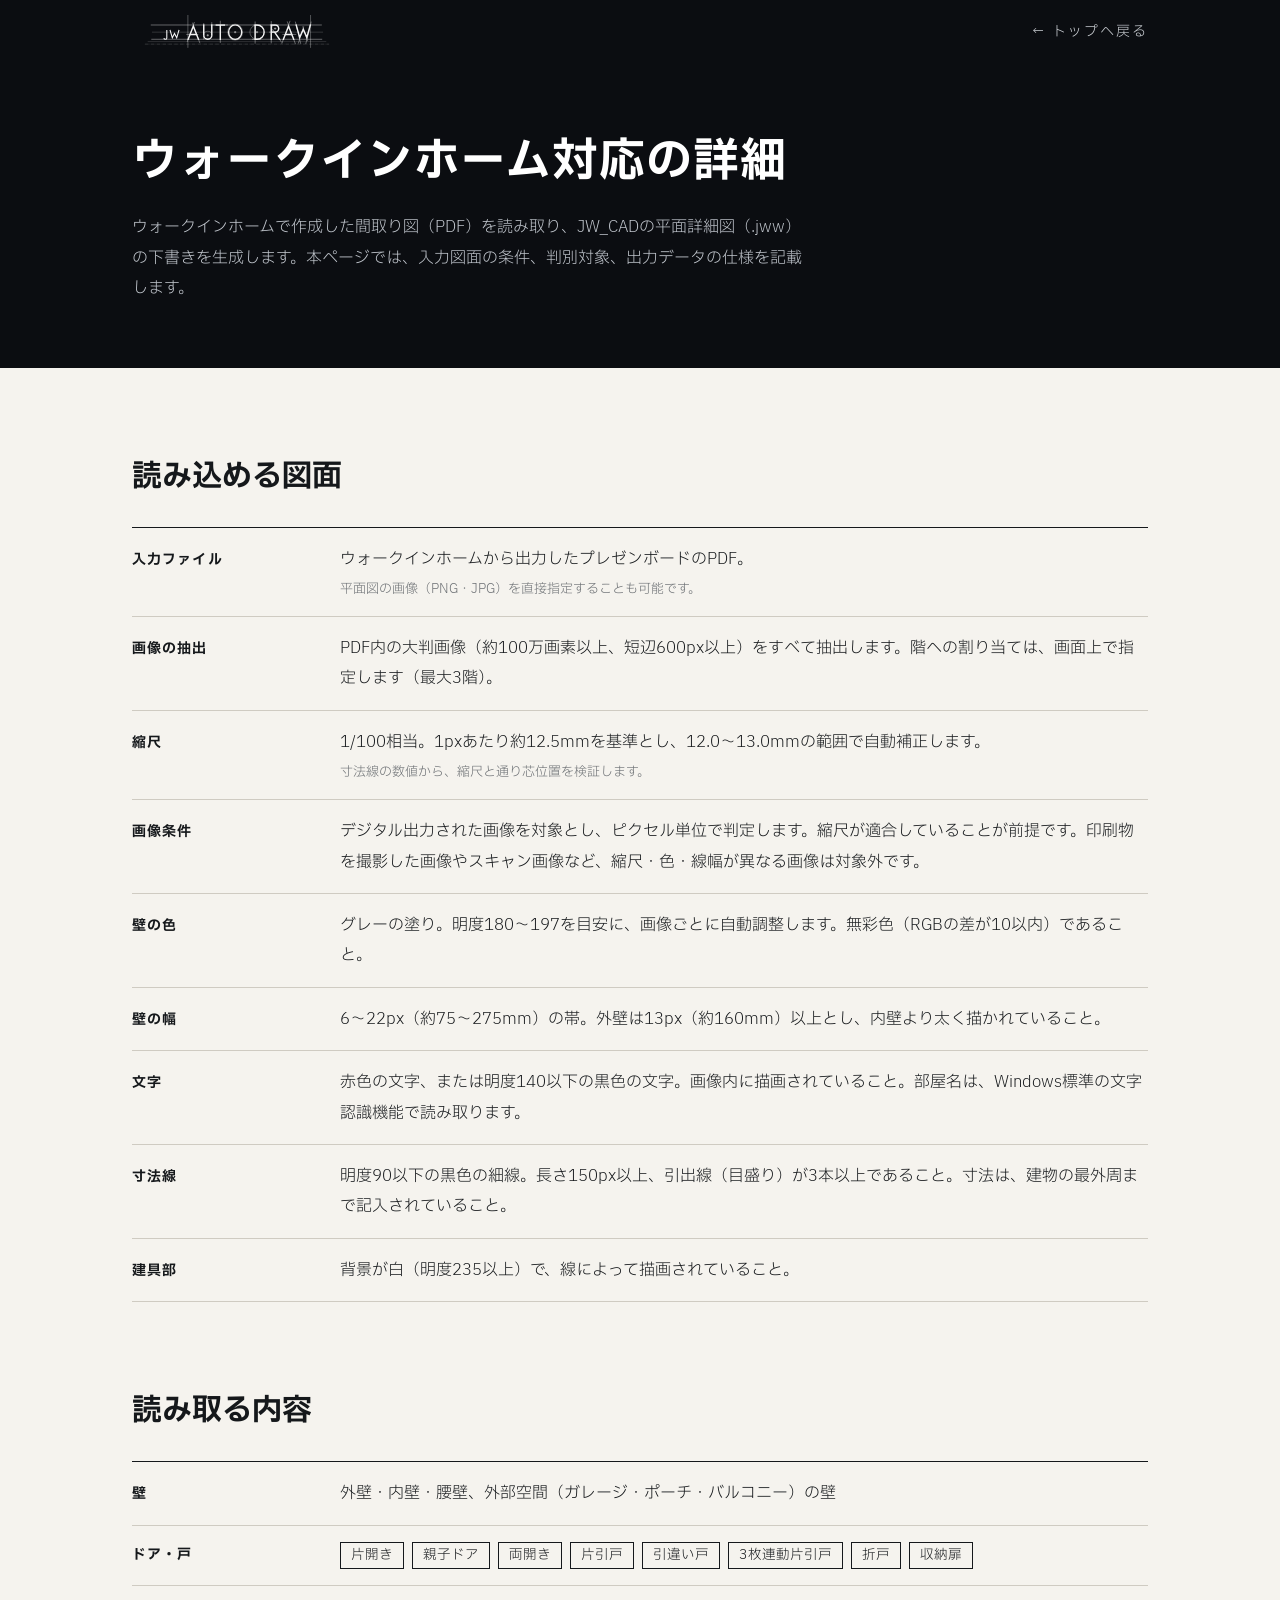
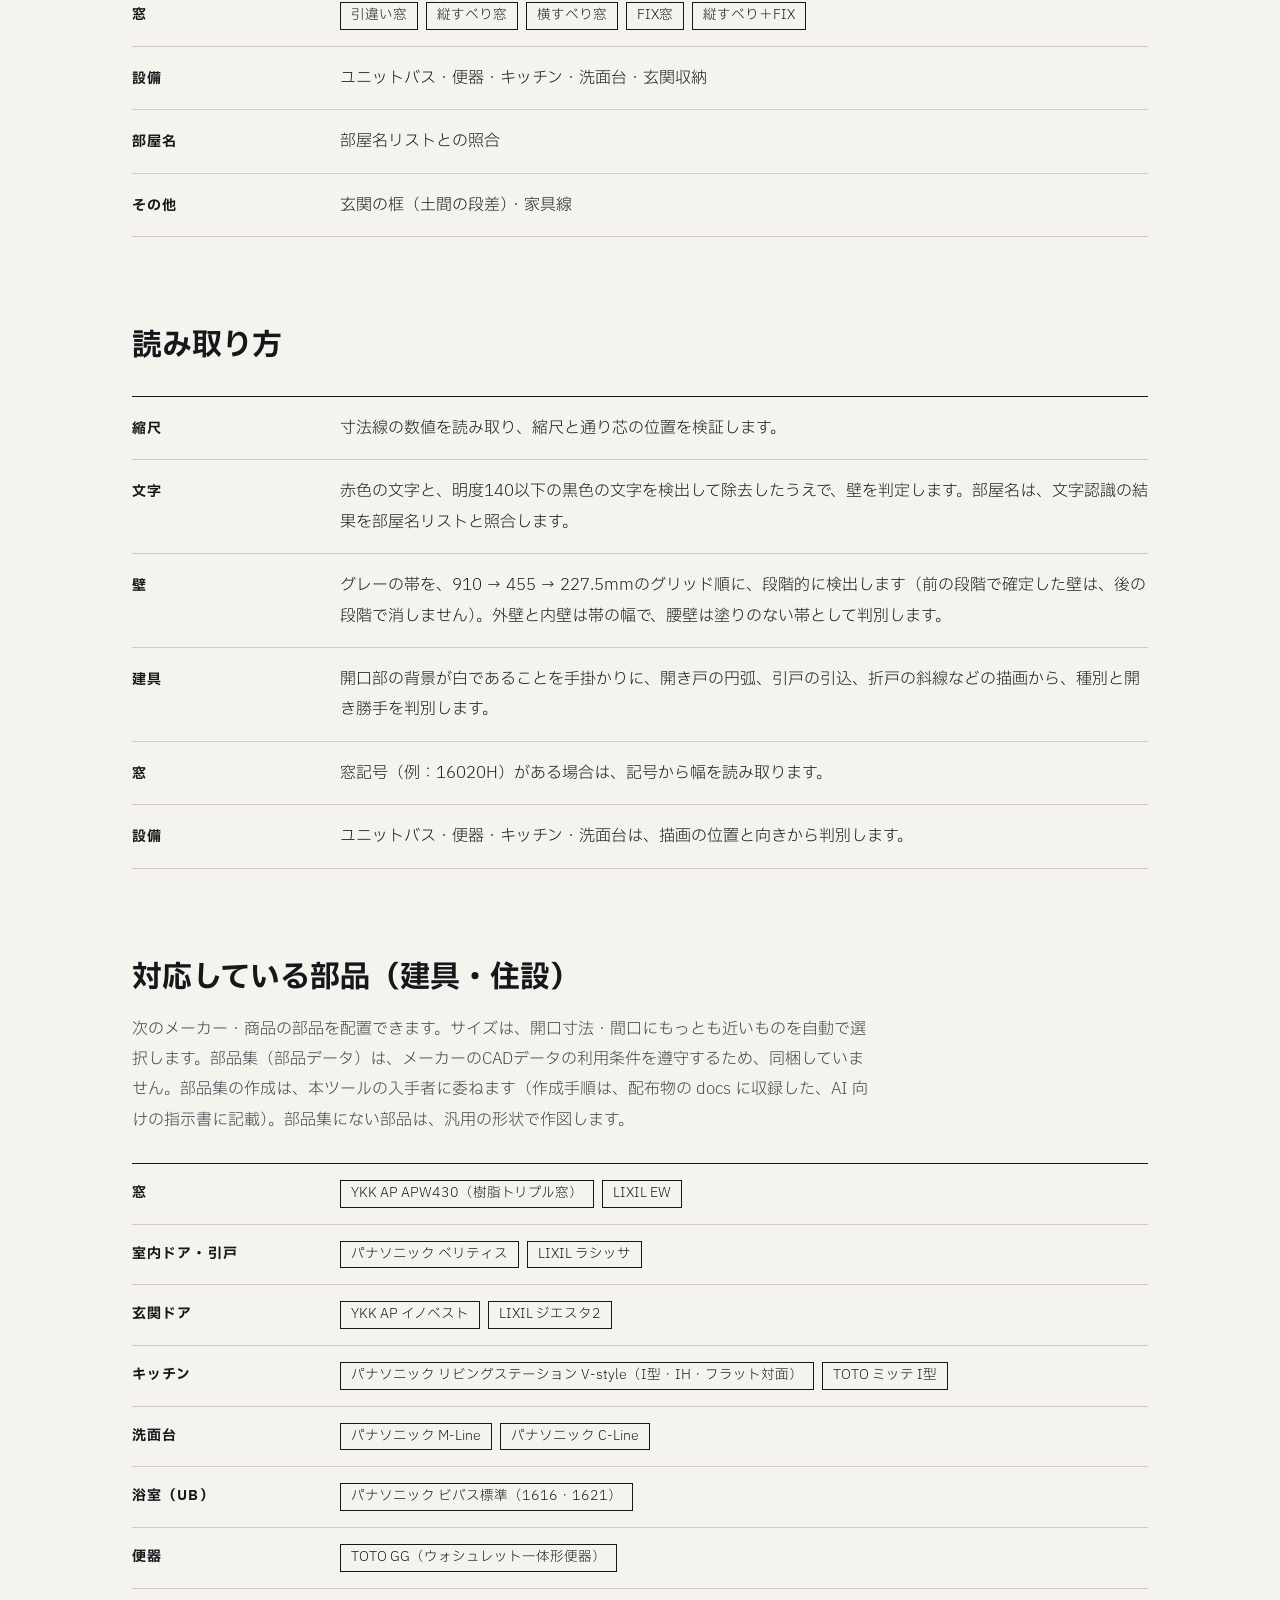
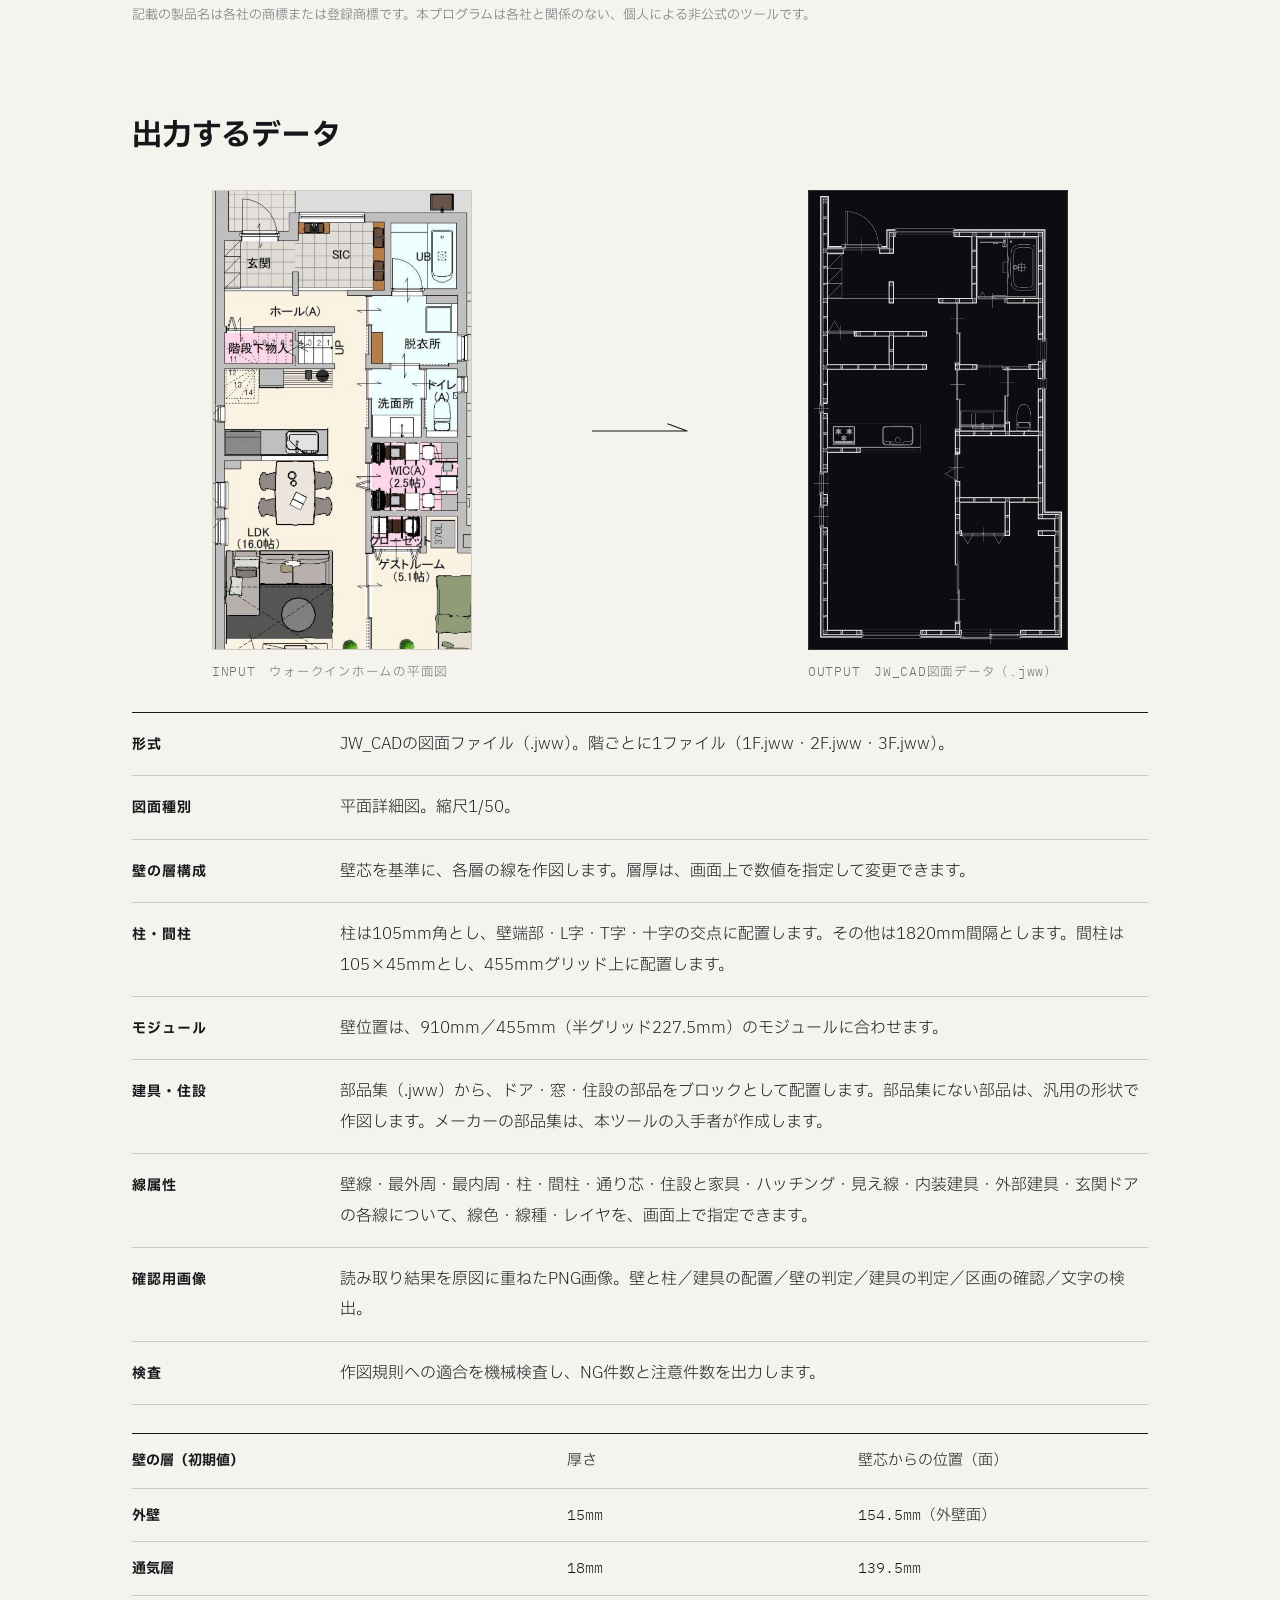
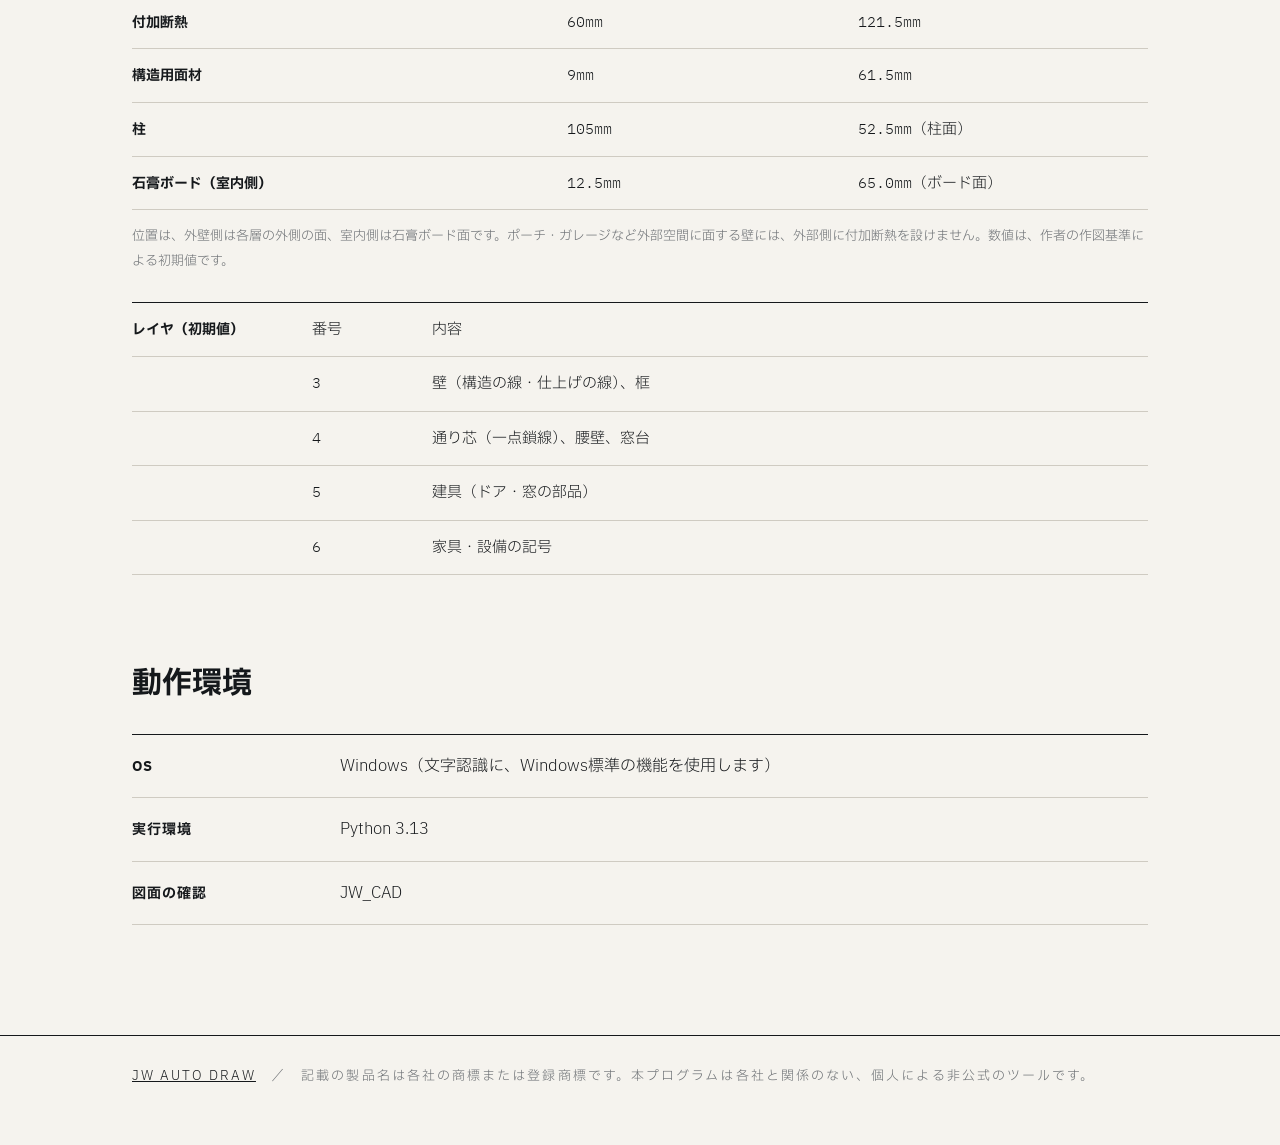
==== cad-walkinhome.html @ 3f7654ba "JW AUTO DRAW homepage Co-Authored-By: Claude Sonnet 5.5 <noreply@anthropic.com>" ====
<!doctype html>
<html lang="ja">
<head>
<meta charset="utf-8">
<meta name="viewport" content="width=device-width,initial-scale=1">
<link rel="preconnect" href="https://fonts.googleapis.com"><link rel="preconnect" href="https://fonts.gstatic.com" crossorigin><link href="https://fonts.googleapis.com/css2?family=IBM+Plex+Mono:wght@400;500&family=IBM+Plex+Sans+JP:wght@200;300;400;500;700&display=swap" rel="stylesheet">
<title>ウォークインホーム対応｜JW AUTO DRAW</title>
<link rel="icon" type="image/svg+xml" href="data:image/svg+xml,%3Csvg%20xmlns%3D%22http%3A//www.w3.org/2000/svg%22%20viewBox%3D%220%200%2064%2064%22%3E%3Crect%20width%3D%2264%22%20height%3D%2264%22%20fill%3D%22%230b0d11%22/%3E%3Ctext%20x%3D%2232%22%20y%3D%2243%22%20font-size%3D%2228%22%20font-family%3D%22Arial%2CHelvetica%2Csans-serif%22%20text-anchor%3D%22middle%22%20fill%3D%22%23f2f2f2%22%20letter-spacing%3D%221%22%3EJW%3C/text%3E%3Crect%20x%3D%2210%22%20y%3D%2250%22%20width%3D%2244%22%20height%3D%222%22%20fill%3D%22%23f2f2f2%22/%3E%3C/svg%3E">
<style>
:root { --sans:"IBM Plex Sans JP","Yu Gothic UI","Yu Gothic",Meiryo,sans-serif; --mono:"IBM Plex Mono","IBM Plex Sans JP","Yu Gothic UI",Consolas,monospace;  --paper:#f5f3ee; --ink:#15181b; --mu:#6a6e72; --ln:#cfcbc2; --blue:#2457f5; --dark:#0b0d11; }
* { box-sizing:border-box; margin:0; }
html { background:var(--paper); }
body { background:var(--paper); color:var(--ink); font:16px/1.9 var(--sans); }
.wrap { max-width:1080px; margin:0 auto; padding:0 32px; }
header { background:var(--dark); color:#fff; }
header .wrap { display:flex; justify-content:space-between; align-items:center; height:64px; }
header a { color:#cfd3d8; text-decoration:none; font-size:14px; letter-spacing:.14em; }
header a:hover { color:#fff; }
header .logo { color:#fff; font-weight:300; letter-spacing:.2em; font-size:15px; }
.top { background:var(--dark); color:#fff; padding:56px 0 64px; }
.top .sub { color:#7c9bff; }
.top h1 { font-size:clamp(28px,4vw,46px); font-weight:800; line-height:1.4; margin-top:10px; letter-spacing:.02em; }
.top p { margin-top:18px; color:#c3c8cf; max-width:42em; }
.sub { font-size:14px; font-weight:700; letter-spacing:.28em; color:var(--blue); }
section { padding-top:80px; }
h2 { font-size:30px; font-weight:800; line-height:1.5; margin-top:6px; }
.lead { margin-top:14px; color:#3d4248; max-width:46em; }
.rows { margin-top:28px; border-top:1px solid var(--ink); }
.rows > div { display:grid; grid-template-columns:180px 1fr; gap:28px; padding:16px 0; border-bottom:1px solid var(--ln); align-items:baseline; }
.rows em { font-style:normal; font-weight:700; font-size:14px; letter-spacing:.08em; }
.rows p + p { margin-top:6px; }
.rows small { display:block; color:var(--mu); font-size:13px; line-height:1.7; margin-top:4px; }
.tags + small { margin-top:8px; }
.tags { display:flex; flex-wrap:wrap; gap:8px; }
.tags span { border:1px solid var(--ink); padding:0 10px; font-size:13.5px; line-height:1.9; }
table { width:100%; border-collapse:collapse; margin-top:28px; border-top:1px solid var(--ink); font-size:15px; }
th, td { text-align:left; padding:12px 0; border-bottom:1px solid var(--ln); vertical-align:baseline; }
th { font-weight:700; width:180px; padding-right:28px; font-size:14px; }
td.num { font-variant-numeric:tabular-nums; width:120px; }
.note { margin-top:14px; color:var(--mu); font-size:13px; }
.pair { display:grid; grid-template-columns:1fr auto 1fr; align-items:center; column-gap:40px; margin-top:32px; }
.pair figure { justify-self:center; }
.pair img { display:block; height:min(460px,56vh); width:auto; border:1px solid var(--ln); }
.pair .out img { border-color:#2a2f36; }
.pair figcaption { margin-top:10px; font-size:12.5px; color:var(--mu); letter-spacing:.06em; }
.pair .ar { margin-bottom:26px; }
.warn > div em { color:#b3261e; }
footer { margin-top:110px; border-top:1px solid var(--ink); padding:28px 0 56px; color:var(--mu); font-size:13px; letter-spacing:.16em; }
footer a { color:var(--ink); }
@media (max-width:760px){
  .rows > div { grid-template-columns:1fr; gap:4px; }
  th { width:auto; display:block; padding-bottom:0; border-bottom:0; } td { display:block; } td.num { width:auto; }
  .pair { column-gap:12px; } .pair .ar { width:40px; } .pair img { height:auto; width:100%; } .pair figure { min-width:0; }
}
.sub, .eyebrow, .how4 .n, .steps .n, figcaption, .sc span, .cads em, td.num, .adtag { font-family:var(--mono); }
.how4 .n { font-weight:500; }
body { font-weight:300; }
b, strong, h1, h2, h3, th, .rows em, .pre em, .how4 b, .cads b { font-weight:700; }

.logo .logosvg { display:block; width:210px; height:auto; }
.logo .logosvg g:first-of-type * { stroke-width:3.4px; }   /* 補助線は、縮小しても消えない細さに */
</style>
<script>try{ if("scrollRestoration" in history) history.scrollRestoration="manual"; }catch(e){} window.addEventListener("load",function(){ if(!location.hash) window.scrollTo(0,0); });</script>
</head>
<body>
<header><div class="wrap"><a class="logo" href="index.html" aria-label="JW AUTO DRAW"><svg xmlns="http://www.w3.org/2000/svg" viewBox="-391.1 -168.0 1469.8 436.0" class="logosvg" role="img" aria-label="JW AUTO DRAW"><g fill="none" stroke="#f2f2f2" stroke-linecap="butt"><line x1="-4.83" y1="118.24" x2="45.54" y2="-20.83" stroke-width="0.7" opacity="0.8"/><line x1="32.00" y1="-16.57" x2="84.07" y2="127.18" stroke-width="0.7" opacity="0.8"/><line x1="-11.35" y1="66.00" x2="72.78" y2="66.00" stroke-width="0.7" opacity="0.8"/><line x1="110.90" y1="-13.24" x2="110.90" y2="101.67" stroke-width="0.7" opacity="0.8"/><line x1="167.10" y1="-19.64" x2="167.10" y2="85.99" stroke-width="0.7" opacity="0.8"/><circle cx="139.00" cy="71.90" r="28.1" stroke-width="0.7" opacity="0.64"/><line x1="131.00" y1="71.90" x2="147.00" y2="71.90" stroke-width="0.7" opacity="1.0"/><line x1="139.00" y1="63.90" x2="139.00" y2="79.90" stroke-width="0.7" opacity="1.0"/><line x1="160.11" y1="0.00" x2="280.23" y2="0.00" stroke-width="0.7" opacity="0.8"/><line x1="227.00" y1="-29.75" x2="227.00" y2="125.29" stroke-width="0.7" opacity="0.8"/><ellipse cx="330.90" cy="50.00" rx="52.00" ry="56.00" stroke-width="0.7" opacity="0.64"/><line x1="322.90" y1="50.00" x2="338.90" y2="50.00" stroke-width="0.7" opacity="1.0"/><line x1="330.90" y1="42.00" x2="330.90" y2="58.00" stroke-width="0.7" opacity="1.0"/><line x1="508.42" y1="0.00" x2="458.78" y2="0.00" stroke-width="0.7" opacity="0.8"/><line x1="470.70" y1="-24.51" x2="470.70" y2="130.57" stroke-width="0.7" opacity="0.8"/><line x1="449.10" y1="100.00" x2="511.07" y2="100.00" stroke-width="0.7" opacity="0.8"/><circle cx="483.80" cy="50.00" r="50" stroke-width="0.7" opacity="0.64"/><line x1="475.80" y1="50.00" x2="491.80" y2="50.00" stroke-width="0.7" opacity="1.0"/><line x1="483.80" y1="42.00" x2="483.80" y2="58.00" stroke-width="0.7" opacity="1.0"/><line x1="636.16" y1="0.00" x2="573.94" y2="0.00" stroke-width="0.7" opacity="0.8"/><line x1="583.60" y1="-27.71" x2="583.60" y2="128.27" stroke-width="0.7" opacity="0.8"/><line x1="567.77" y1="50.00" x2="619.51" y2="50.00" stroke-width="0.7" opacity="0.8"/><circle cx="610.70" cy="25.00" r="25" stroke-width="0.7" opacity="0.64"/><line x1="602.70" y1="25.00" x2="618.70" y2="25.00" stroke-width="0.7" opacity="1.0"/><line x1="610.70" y1="17.00" x2="610.70" y2="33.00" stroke-width="0.7" opacity="1.0"/><line x1="589.34" y1="24.92" x2="656.25" y2="121.58" stroke-width="0.7" opacity="0.8"/><line x1="657.61" y1="129.99" x2="715.21" y2="-29.00" stroke-width="0.7" opacity="0.8"/><line x1="695.65" y1="-24.98" x2="753.58" y2="134.94" stroke-width="0.7" opacity="0.8"/><line x1="661.35" y1="66.00" x2="758.60" y2="66.00" stroke-width="0.7" opacity="0.8"/><line x1="752.08" y1="-23.91" x2="789.84" y2="131.41" stroke-width="0.7" opacity="0.8"/><line x1="772.83" y1="129.39" x2="810.90" y2="9.96" stroke-width="0.7" opacity="0.8"/><line x1="804.20" y1="9.01" x2="837.34" y2="113.00" stroke-width="0.7" opacity="0.8"/><line x1="825.38" y1="132.17" x2="863.27" y2="-23.69" stroke-width="0.7" opacity="0.8"/><line x1="-259.92" y1="0.00" x2="937.73" y2="0.00" stroke-width="0.7" opacity="0.8"/><line x1="-256.34" y1="100.00" x2="940.28" y2="100.00" stroke-width="0.7" opacity="0.8"/><line x1="-251.65" y1="50.00" x2="946.25" y2="50.00" stroke-width="0.7" opacity="0.35200000000000004"/><line x1="-281.12" y1="116.00" x2="968.70" y2="116.00" stroke-width="0.7" opacity="0.288"/><line x1="-301.12" y1="134.00" x2="988.70" y2="134.00" stroke-width="0.7" opacity="0.35200000000000004" stroke-dasharray="26 6 3 6"/><line x1="0.00" y1="-70.00" x2="0.00" y2="160.00" stroke-width="0.7" opacity="0.6400000000000001"/><line x1="858.70" y1="-70.00" x2="858.70" y2="160.00" stroke-width="0.7" opacity="0.6400000000000001"/></g><clipPath id="band"><rect x="-391.1" y="-4.9" width="1469.8" height="109.8"/></clipPath><g fill="none" stroke="#f2f2f2" stroke-linecap="butt" stroke-linejoin="miter" clip-path="url(#band)"><path d="M0.00 104.90 L38.00 9.49 L76.00 104.90" stroke-width="9.8" stroke-linecap="butt" stroke-linejoin="miter" stroke-miterlimit="12"/><line x1="12.92" y1="66.00" x2="63.08" y2="66.00" stroke-width="9.8" opacity="1.0"/><line x1="110.90" y1="-4.90" x2="110.90" y2="71.90" stroke-width="9.8" opacity="1.0"/><line x1="167.10" y1="-4.90" x2="167.10" y2="71.90" stroke-width="9.8" opacity="1.0"/><path d="M167.10 71.90 A28.1 28.1 0 0 1 110.90 71.90" stroke-width="9.8"/><line x1="194.00" y1="0.00" x2="260.00" y2="0.00" stroke-width="9.8" opacity="1.0"/><line x1="227.00" y1="0.00" x2="227.00" y2="104.90" stroke-width="9.8" opacity="1.0"/><path d="M280.00 50.00 a50.9 54.557 0 1 0 101.8 0 a50.9 54.557 0 1 0 -101.8 0 Z M289.80 50.00 a41.10 46.13 0 1 0 82.20 0 a41.10 46.13 0 1 0 -82.20 0 Z" fill="#f2f2f2" fill-rule="evenodd" stroke="none"/><path d="M483.80 0.00 L470.70 0.00 L470.70 100.00 L483.80 100.00" stroke-width="9.8" stroke-linecap="butt" stroke-linejoin="miter" stroke-miterlimit="12"/><path d="M483.80 0.00 A50 50 0 0 1 483.80 100.00" stroke-width="9.8"/><path d="M610.70 0.00 L583.60 0.00 L583.60 104.90" stroke-width="9.8" stroke-linecap="butt" stroke-linejoin="miter" stroke-miterlimit="12"/><line x1="583.60" y1="50.00" x2="610.70" y2="50.00" stroke-width="9.8" opacity="1.0"/><path d="M610.70 0.00 A25 25 0 0 1 610.70 50.00" stroke-width="9.8"/><line x1="606.70" y1="50.00" x2="644.70" y2="104.90" stroke-width="9.8" opacity="1.0"/><path d="M666.70 104.90 L704.70 9.49 L742.70 104.90" stroke-width="9.8" stroke-linecap="butt" stroke-linejoin="miter" stroke-miterlimit="12"/><line x1="679.62" y1="66.00" x2="729.78" y2="66.00" stroke-width="9.8" opacity="1.0"/><path d="M756.70 -4.90 L782.66 86.77 L807.70 31.23 L832.74 86.77 L858.70 -4.90" stroke-width="9.8" stroke-linecap="butt" stroke-linejoin="miter" stroke-miterlimit="12"/><line x1="-147.66" y1="34.18" x2="-147.66" y2="90.18" stroke-width="7.644000000000001" opacity="1.0"/><path d="M-147.66 90.18 A9.82 9.82 0 0 1 -167.30 90.18" stroke-width="7.644000000000001"/><path d="M-125.24 34.18 L-109.05 89.61 L-93.62 59.16 L-78.19 89.61 L-62.00 34.18" stroke-width="7.644000000000001" stroke-linecap="butt" stroke-linejoin="miter" stroke-miterlimit="12"/></g></svg></a><a href="index.html">← トップへ戻る</a></div></header>

<div class="top"><div class="wrap">
  <h1>ウォークインホーム対応の詳細</h1>
  <p>ウォークインホームで作成した間取り図（PDF）を読み取り、JW_CADの平面詳細図（.jww）の下書きを生成します。本ページでは、入力図面の条件、判別対象、出力データの仕様を記載します。</p>
</div></div>

<main class="wrap">

  <section>
    <h2>読み込める図面</h2>
    <div class="rows">
      <div><em>入力ファイル</em><p>ウォークインホームから出力したプレゼンボードのPDF。<small>平面図の画像（PNG・JPG）を直接指定することも可能です。</small></p></div>
      <div><em>画像の抽出</em><p>PDF内の大判画像（約100万画素以上、短辺600px以上）をすべて抽出します。階への割り当ては、画面上で指定します（最大3階）。</p></div>
      <div><em>縮尺</em><p>1/100相当。1pxあたり約12.5mmを基準とし、12.0〜13.0mmの範囲で自動補正します。<small>寸法線の数値から、縮尺と通り芯位置を検証します。</small></p></div>
      <div><em>画像条件</em><p>デジタル出力された画像を対象とし、ピクセル単位で判定します。縮尺が適合していることが前提です。印刷物を撮影した画像やスキャン画像など、縮尺・色・線幅が異なる画像は対象外です。</p></div>
      <div><em>壁の色</em><p>グレーの塗り。明度180〜197を目安に、画像ごとに自動調整します。無彩色（RGBの差が10以内）であること。</p></div>
      <div><em>壁の幅</em><p>6〜22px（約75〜275mm）の帯。外壁は13px（約160mm）以上とし、内壁より太く描かれていること。</p></div>
      <div><em>文字</em><p>赤色の文字、または明度140以下の黒色の文字。画像内に描画されていること。部屋名は、Windows標準の文字認識機能で読み取ります。</p></div>
      <div><em>寸法線</em><p>明度90以下の黒色の細線。長さ150px以上、引出線（目盛り）が3本以上であること。寸法は、建物の最外周まで記入されていること。</p></div>
      <div><em>建具部</em><p>背景が白（明度235以上）で、線によって描画されていること。</p></div>
    </div>
  </section>

  <section>
    <h2>読み取る内容</h2>
    <div class="rows">
      <div><em>壁</em><p>外壁・内壁・腰壁、外部空間（ガレージ・ポーチ・バルコニー）の壁</p></div>
      <div><em>ドア・戸</em><div><div class="tags"><span>片開き</span><span>親子ドア</span><span>両開き</span><span>片引戸</span><span>引違い戸</span><span>3枚連動片引戸</span><span>折戸</span><span>収納扉</span></div></div></div>
      <div><em>窓</em><div><div class="tags"><span>引違い窓</span><span>縦すべり窓</span><span>横すべり窓</span><span>FIX窓</span><span>縦すべり＋FIX</span></div></div></div>
      <div><em>設備</em><p>ユニットバス・便器・キッチン・洗面台・玄関収納</p></div>
      <div><em>部屋名</em><p>部屋名リストとの照合</p></div>
      <div><em>その他</em><p>玄関の框（土間の段差）・家具線</p></div>
    </div>
  </section>

  <section>
    <h2>読み取り方</h2>
    <div class="rows">
      <div><em>縮尺</em><p>寸法線の数値を読み取り、縮尺と通り芯の位置を検証します。</p></div>
      <div><em>文字</em><p>赤色の文字と、明度140以下の黒色の文字を検出して除去したうえで、壁を判定します。部屋名は、文字認識の結果を部屋名リストと照合します。</p></div>
      <div><em>壁</em><p>グレーの帯を、910 → 455 → 227.5mmのグリッド順に、段階的に検出します（前の段階で確定した壁は、後の段階で消しません）。外壁と内壁は帯の幅で、腰壁は塗りのない帯として判別します。</p></div>
      <div><em>建具</em><p>開口部の背景が白であることを手掛かりに、開き戸の円弧、引戸の引込、折戸の斜線などの描画から、種別と開き勝手を判別します。</p></div>
      <div><em>窓</em><p>窓記号（例：16020H）がある場合は、記号から幅を読み取ります。</p></div>
      <div><em>設備</em><p>ユニットバス・便器・キッチン・洗面台は、描画の位置と向きから判別します。</p></div>
    </div>
  </section>

  <section>
    <h2>対応している部品（建具・住設）</h2>
    <p class="lead">次のメーカー・商品の部品を配置できます。サイズは、開口寸法・間口にもっとも近いものを自動で選択します。部品集（部品データ）は、メーカーのCADデータの利用条件を遵守するため、同梱していません。部品集の作成は、本ツールの入手者に委ねます（作成手順は、配布物の docs に収録した、AI 向けの指示書に記載）。部品集にない部品は、汎用の形状で作図します。</p>
    <div class="rows">
      <div><em>窓</em><div><div class="tags"><span>YKK AP APW430（樹脂トリプル窓）</span><span>LIXIL EW</span></div></div></div>
      <div><em>室内ドア・引戸</em><div><div class="tags"><span>パナソニック ベリティス</span><span>LIXIL ラシッサ</span></div></div></div>
      <div><em>玄関ドア</em><div><div class="tags"><span>YKK AP イノベスト</span><span>LIXIL ジエスタ2</span></div></div></div>
      <div><em>キッチン</em><div><div class="tags"><span>パナソニック リビングステーション V-style（I型・IH・フラット対面）</span><span>TOTO ミッテ I型</span></div></div></div>
      <div><em>洗面台</em><div><div class="tags"><span>パナソニック M-Line</span><span>パナソニック C-Line</span></div></div></div>
      <div><em>浴室（UB）</em><div><div class="tags"><span>パナソニック ビバス標準（1616・1621）</span></div></div></div>
      <div><em>便器</em><div><div class="tags"><span>TOTO GG（ウォシュレット一体形便器）</span></div></div></div>
    </div>
    <p class="note">記載の製品名は各社の商標または登録商標です。本プログラムは各社と関係のない、個人による非公式のツールです。</p>
  </section>

  <section>
    <h2>出力するデータ</h2>
    <div class="pair">
      <figure><img src="in_1F.jpg" alt="入力：ウォークインホームの平面図"><figcaption>INPUT　ウォークインホームの平面図</figcaption></figure>
      <svg class="ar" width="96" height="16" viewBox="0 0 96 16" aria-hidden="true"><path d="M0 15H95.5M75.5 7.8L95.2 15" fill="none" stroke="#15181b" stroke-width="1.2" shape-rendering="geometricPrecision"/></svg>
      <figure class="out"><img src="out_1F.jpg" alt="出力：JW_CAD図面データ"><figcaption>OUTPUT　JW_CAD図面データ（.jww）</figcaption></figure>
    </div>
    <div class="rows">
      <div><em>形式</em><p>JW_CADの図面ファイル（.jww）。階ごとに1ファイル（1F.jww・2F.jww・3F.jww）。</p></div>
      <div><em>図面種別</em><p>平面詳細図。縮尺1/50。</p></div>
      <div><em>壁の層構成</em><p>壁芯を基準に、各層の線を作図します。層厚は、画面上で数値を指定して変更できます。</p></div>
      <div><em>柱・間柱</em><p>柱は105mm角とし、壁端部・L字・T字・十字の交点に配置します。その他は1820mm間隔とします。間柱は105×45mmとし、455mmグリッド上に配置します。</p></div>
      <div><em>モジュール</em><p>壁位置は、910mm／455mm（半グリッド227.5mm）のモジュールに合わせます。</p></div>
      <div><em>建具・住設</em><p>部品集（.jww）から、ドア・窓・住設の部品をブロックとして配置します。部品集にない部品は、汎用の形状で作図します。メーカーの部品集は、本ツールの入手者が作成します。</p></div>
      <div><em>線属性</em><p>壁線・最外周・最内周・柱・間柱・通り芯・住設と家具・ハッチング・見え線・内装建具・外部建具・玄関ドアの各線について、線色・線種・レイヤを、画面上で指定できます。</p></div>
      <div><em>確認用画像</em><p>読み取り結果を原図に重ねたPNG画像。壁と柱／建具の配置／壁の判定／建具の判定／区画の確認／文字の検出。</p></div>
      <div><em>検査</em><p>作図規則への適合を機械検査し、NG件数と注意件数を出力します。</p></div>
    </div>

    <table>
      <tr><th>壁の層（初期値）</th><td class="num">厚さ</td><td>壁芯からの位置（面）</td></tr>
      <tr><th>外壁</th><td class="num">15mm</td><td class="num">154.5mm（外壁面）</td></tr>
      <tr><th>通気層</th><td class="num">18mm</td><td class="num">139.5mm</td></tr>
      <tr><th>付加断熱</th><td class="num">60mm</td><td class="num">121.5mm</td></tr>
      <tr><th>構造用面材</th><td class="num">9mm</td><td class="num">61.5mm</td></tr>
      <tr><th>柱</th><td class="num">105mm</td><td class="num">52.5mm（柱面）</td></tr>
      <tr><th>石膏ボード（室内側）</th><td class="num">12.5mm</td><td class="num">65.0mm（ボード面）</td></tr>
    </table>
    <p class="note">位置は、外壁側は各層の外側の面、室内側は石膏ボード面です。ポーチ・ガレージなど外部空間に面する壁には、外部側に付加断熱を設けません。数値は、作者の作図基準による初期値です。</p>

    <table>
      <tr><th>レイヤ（初期値）</th><td class="num">番号</td><td>内容</td></tr>
      <tr><th></th><td class="num">3</td><td>壁（構造の線・仕上げの線）、框</td></tr>
      <tr><th></th><td class="num">4</td><td>通り芯（一点鎖線）、腰壁、窓台</td></tr>
      <tr><th></th><td class="num">5</td><td>建具（ドア・窓の部品）</td></tr>
      <tr><th></th><td class="num">6</td><td>家具・設備の記号</td></tr>
    </table>
  </section>

  <section>
    <h2>動作環境</h2>
    <div class="rows">
      <div><em>OS</em><p>Windows（文字認識に、Windows標準の機能を使用します）</p></div>
      <div><em>実行環境</em><p>Python 3.13</p></div>
      <div><em>図面の確認</em><p>JW_CAD</p></div>
    </div>
  </section>

</main>

<footer><div class="wrap"><a href="index.html">JW AUTO DRAW</a>　／　記載の製品名は各社の商標または登録商標です。本プログラムは各社と関係のない、個人による非公式のツールです。</div></footer>
</body>
</html>
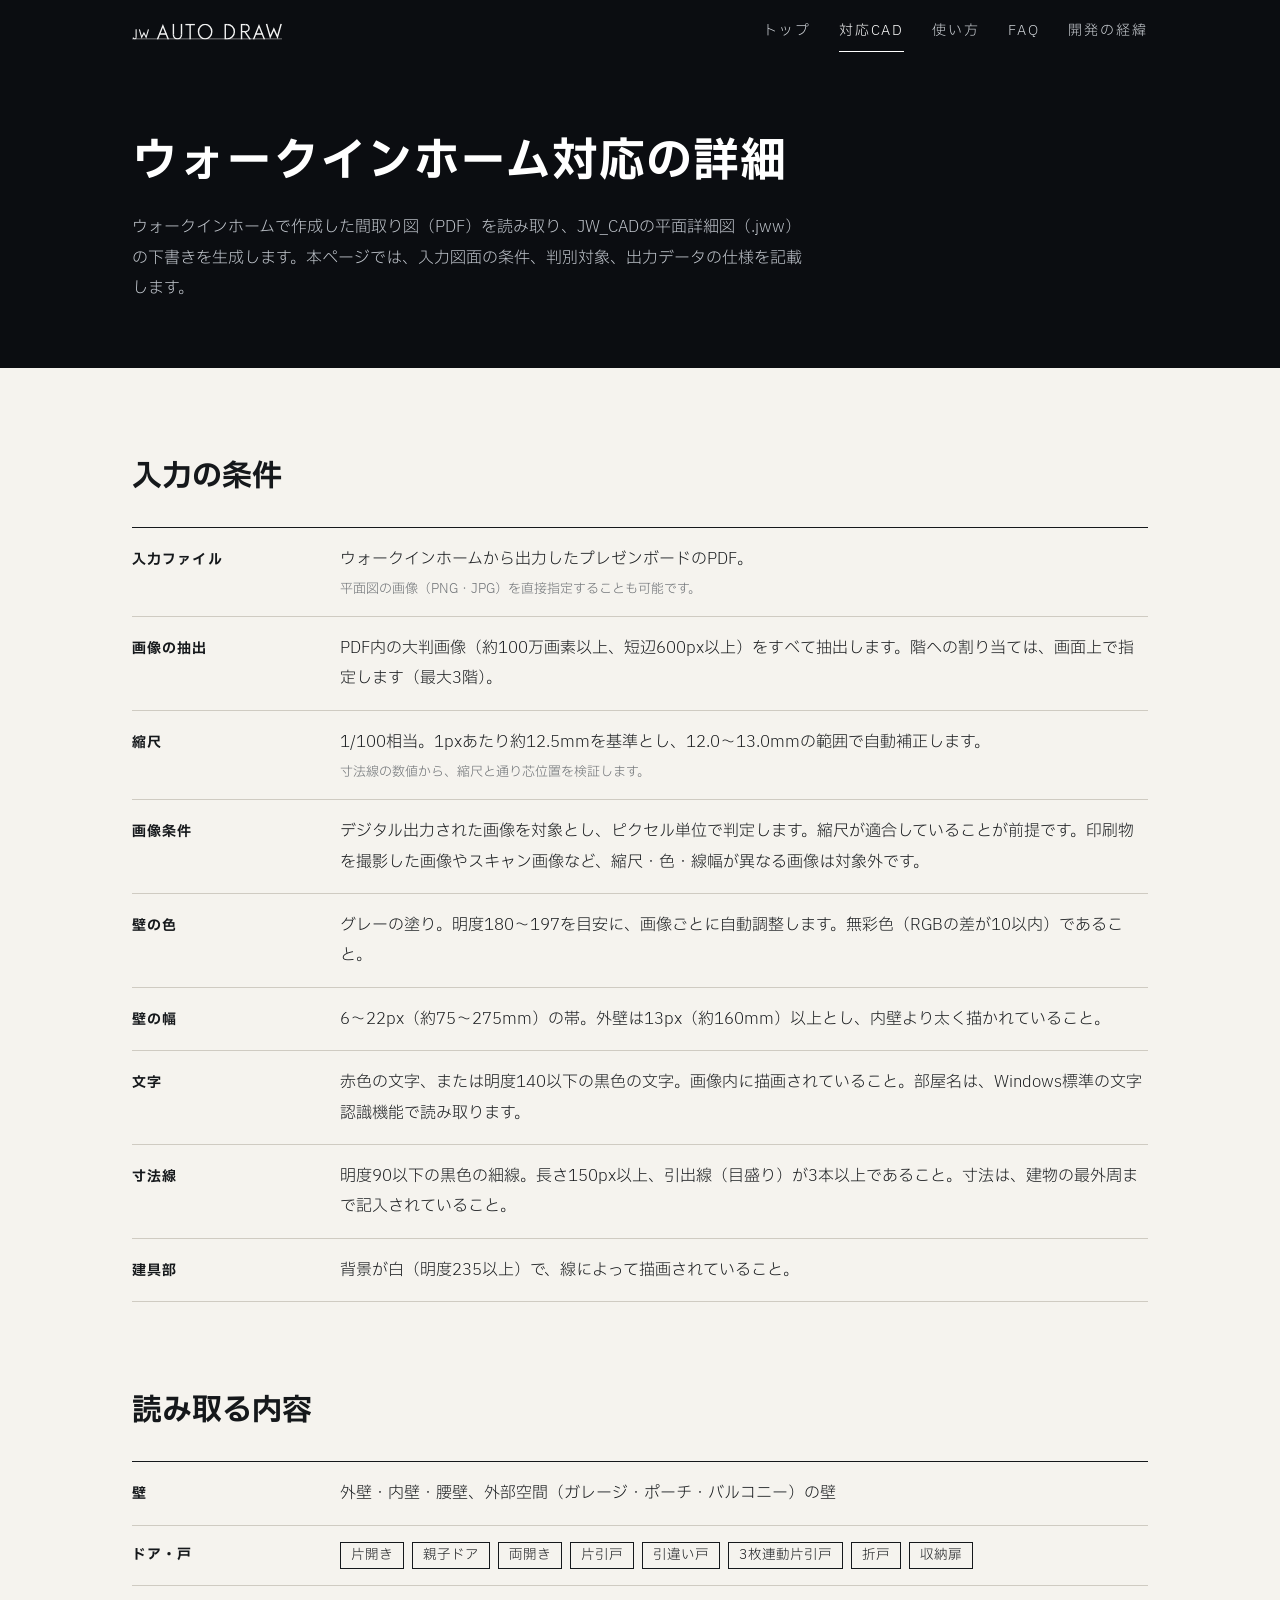
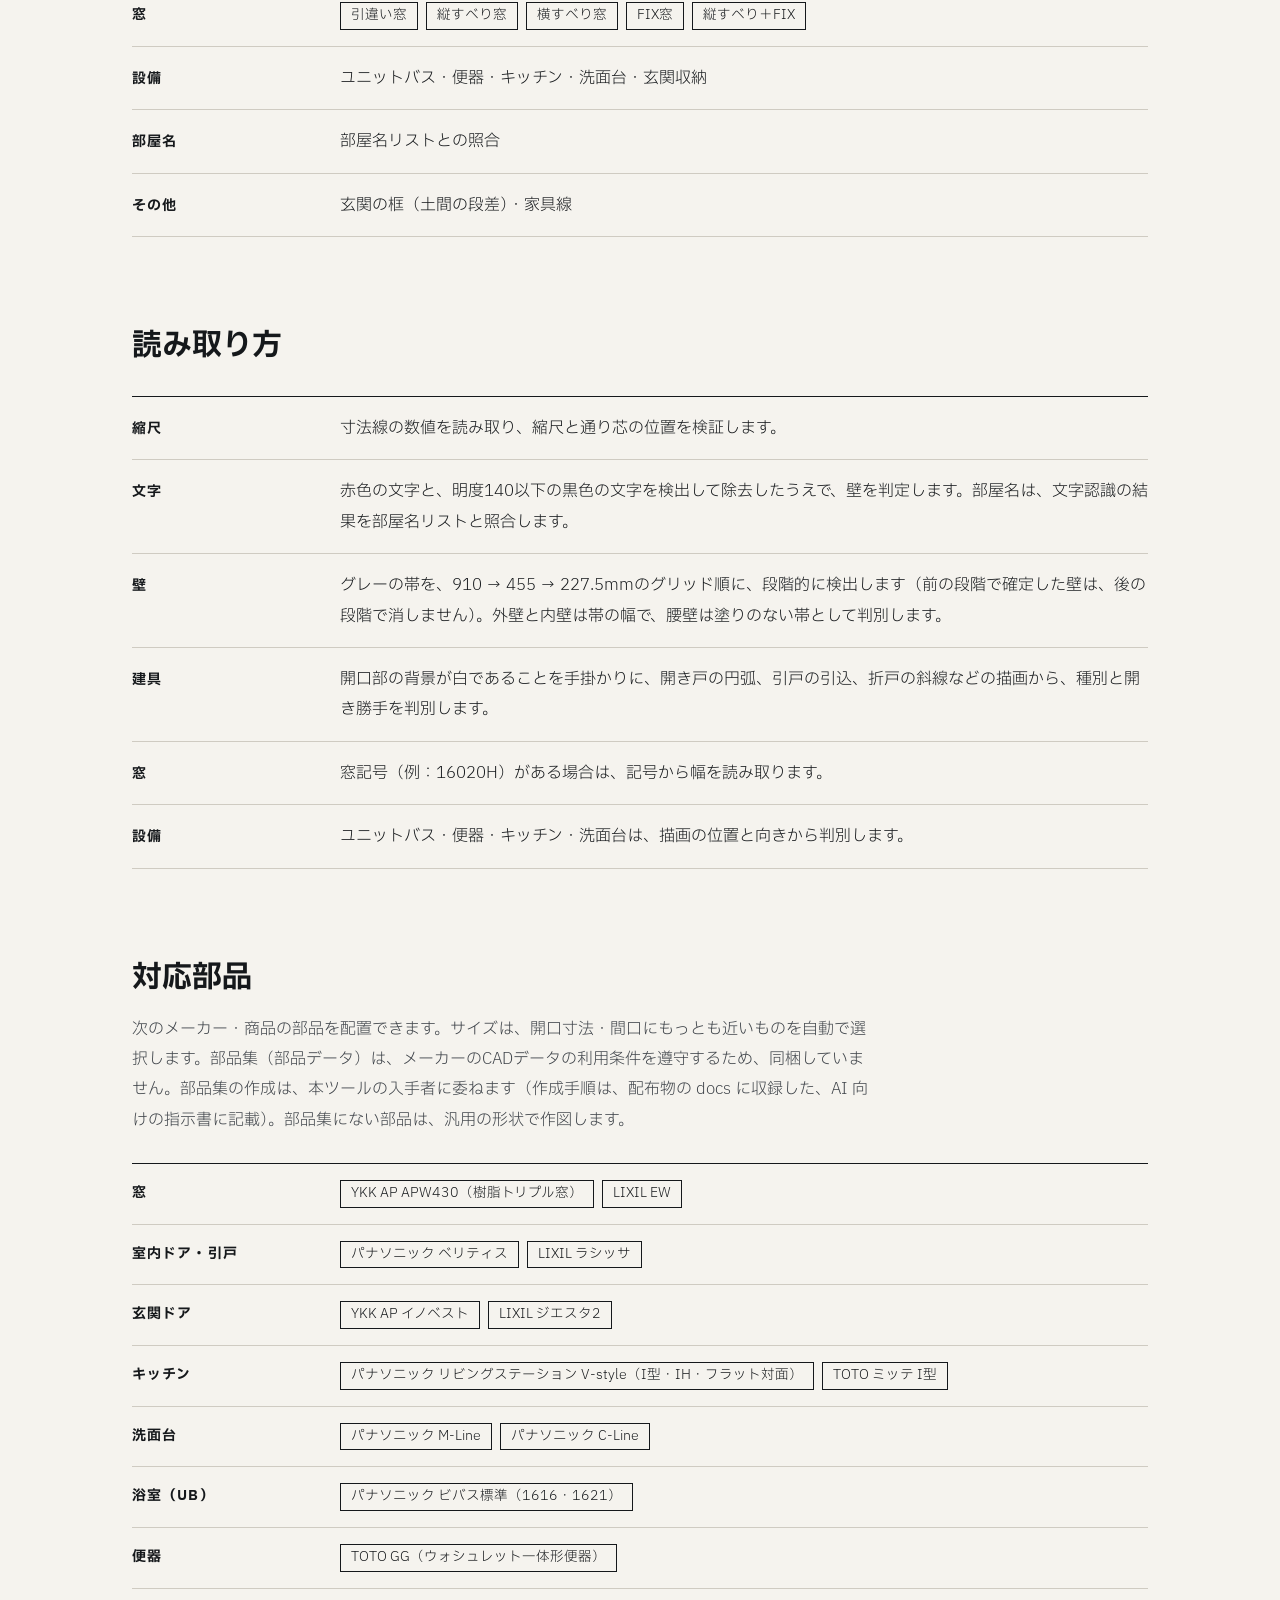
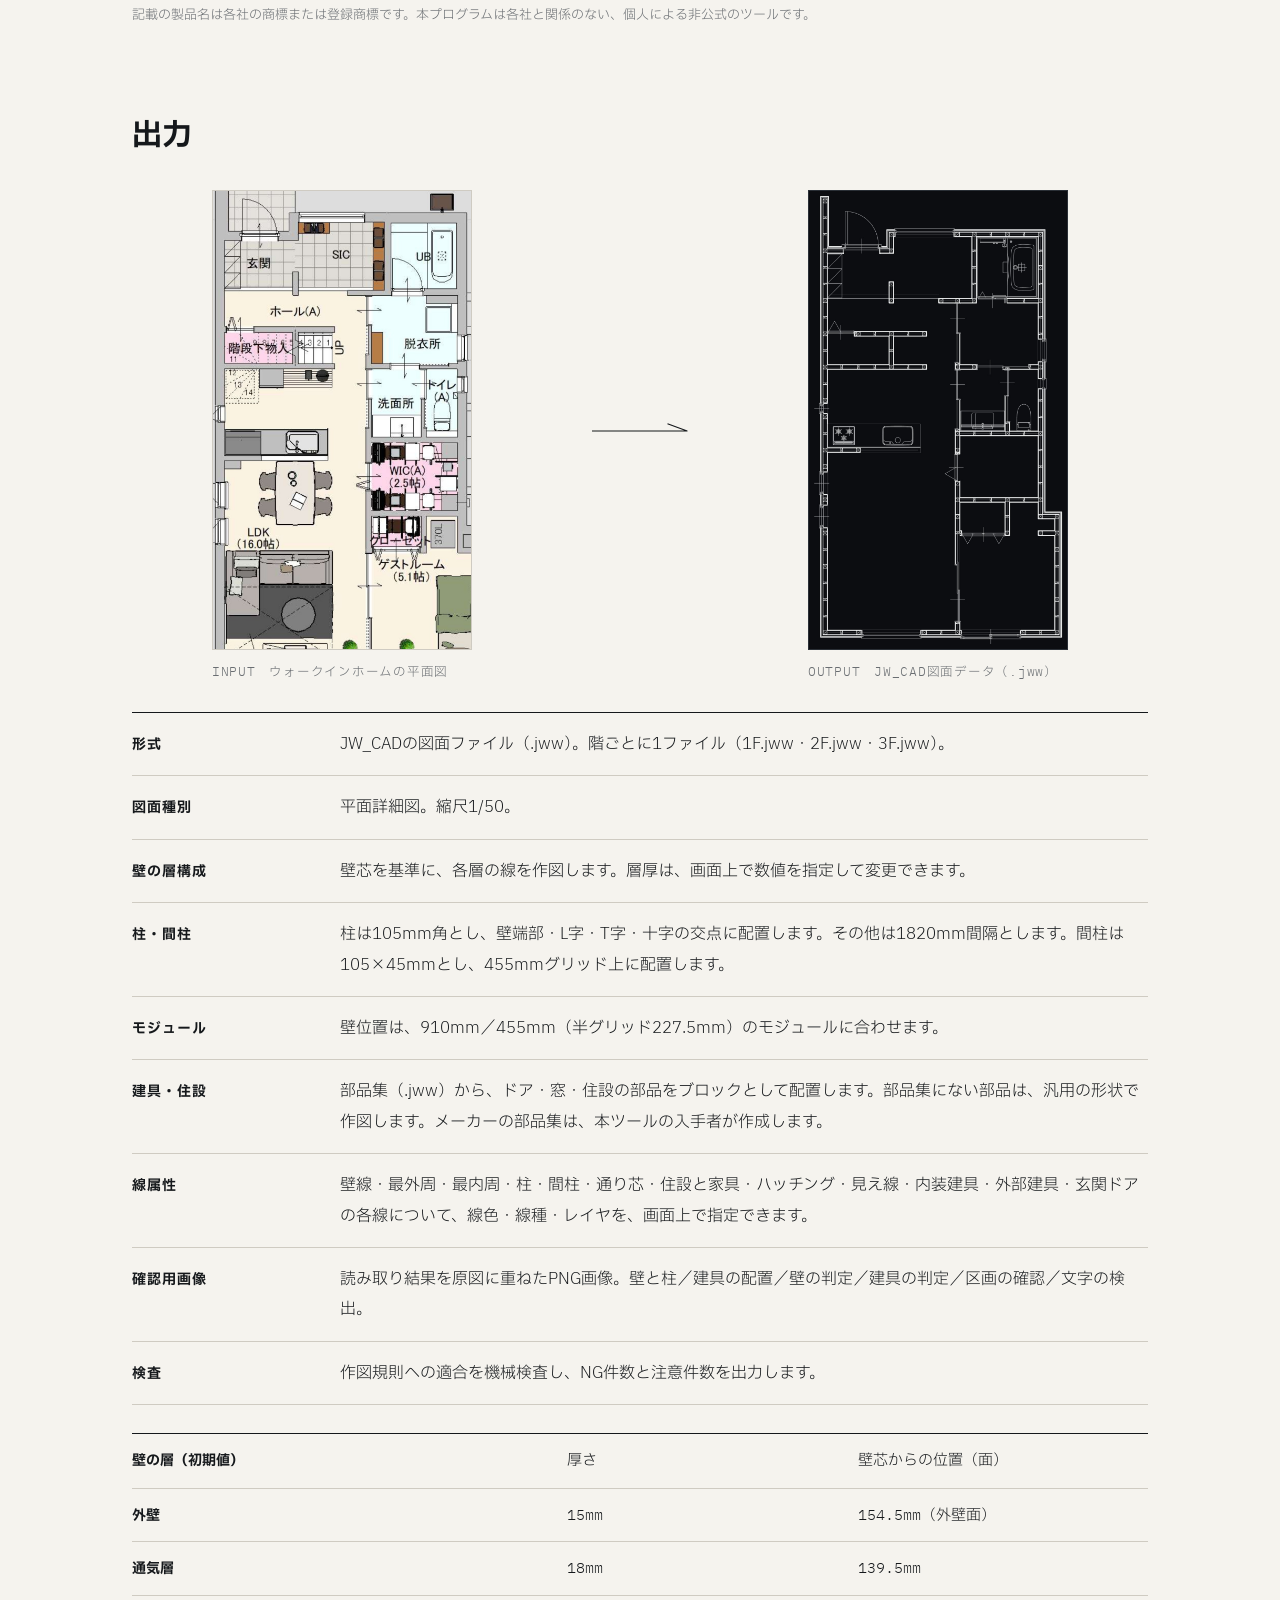
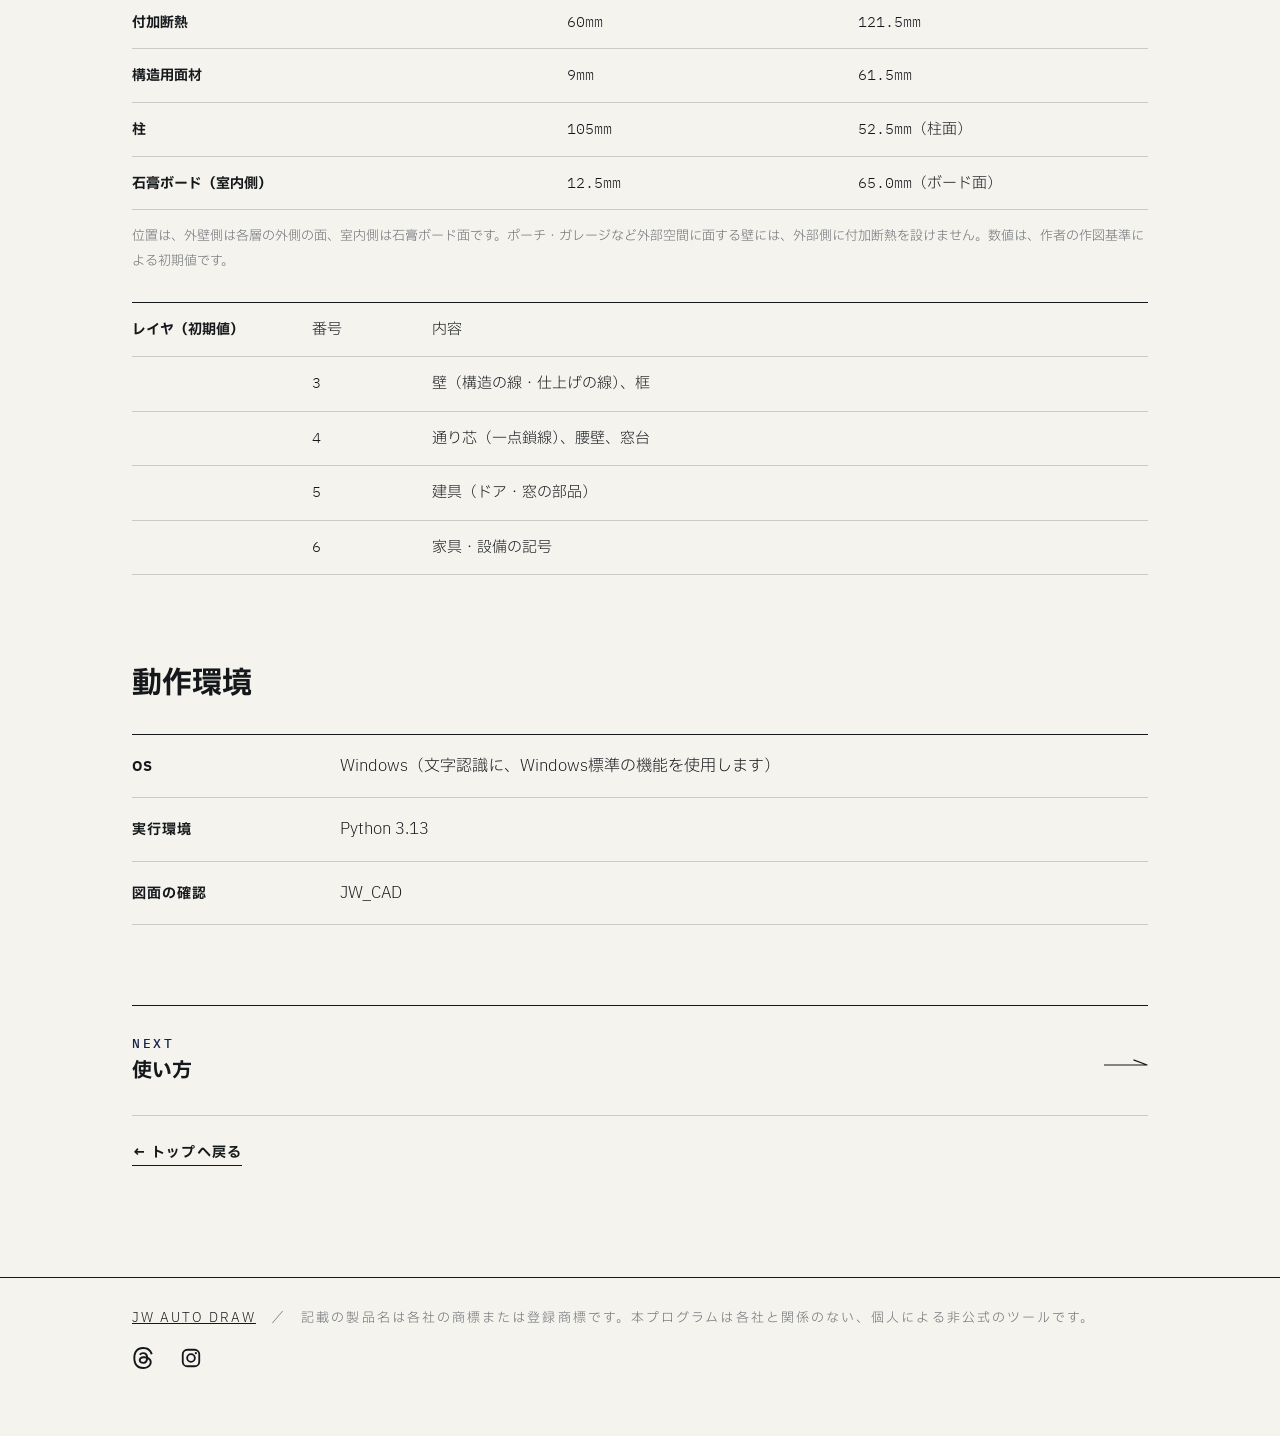
==== commit a9077209: "Add story/howto/faq pages, shared header and SNS links - New pages: story.html, howto.html, faq.html" ====
--- a/cad-walkinhome.html
+++ b/cad-walkinhome.html
@@ -6,64 +6,13 @@
 <link rel="preconnect" href="https://fonts.googleapis.com"><link rel="preconnect" href="https://fonts.gstatic.com" crossorigin><link href="https://fonts.googleapis.com/css2?family=IBM+Plex+Mono:wght@400;500&family=IBM+Plex+Sans+JP:wght@200;300;400;500;700&display=swap" rel="stylesheet">
 <title>ウォークインホーム対応｜JW AUTO DRAW</title>
 <link rel="icon" type="image/svg+xml" href="data:image/svg+xml,%3Csvg%20xmlns%3D%22http%3A//www.w3.org/2000/svg%22%20viewBox%3D%220%200%2064%2064%22%3E%3Crect%20width%3D%2264%22%20height%3D%2264%22%20fill%3D%22%230b0d11%22/%3E%3Ctext%20x%3D%2232%22%20y%3D%2243%22%20font-size%3D%2228%22%20font-family%3D%22Arial%2CHelvetica%2Csans-serif%22%20text-anchor%3D%22middle%22%20fill%3D%22%23f2f2f2%22%20letter-spacing%3D%221%22%3EJW%3C/text%3E%3Crect%20x%3D%2210%22%20y%3D%2250%22%20width%3D%2244%22%20height%3D%222%22%20fill%3D%22%23f2f2f2%22/%3E%3C/svg%3E">
-<style>
-:root { --sans:"IBM Plex Sans JP","Yu Gothic UI","Yu Gothic",Meiryo,sans-serif; --mono:"IBM Plex Mono","IBM Plex Sans JP","Yu Gothic UI",Consolas,monospace;  --paper:#f5f3ee; --ink:#15181b; --mu:#6a6e72; --ln:#cfcbc2; --blue:#2457f5; --dark:#0b0d11; }
-* { box-sizing:border-box; margin:0; }
-html { background:var(--paper); }
-body { background:var(--paper); color:var(--ink); font:16px/1.9 var(--sans); }
-.wrap { max-width:1080px; margin:0 auto; padding:0 32px; }
-header { background:var(--dark); color:#fff; }
-header .wrap { display:flex; justify-content:space-between; align-items:center; height:64px; }
-header a { color:#cfd3d8; text-decoration:none; font-size:14px; letter-spacing:.14em; }
-header a:hover { color:#fff; }
-header .logo { color:#fff; font-weight:300; letter-spacing:.2em; font-size:15px; }
-.top { background:var(--dark); color:#fff; padding:56px 0 64px; }
-.top .sub { color:#7c9bff; }
-.top h1 { font-size:clamp(28px,4vw,46px); font-weight:800; line-height:1.4; margin-top:10px; letter-spacing:.02em; }
-.top p { margin-top:18px; color:#c3c8cf; max-width:42em; }
-.sub { font-size:14px; font-weight:700; letter-spacing:.28em; color:var(--blue); }
-section { padding-top:80px; }
-h2 { font-size:30px; font-weight:800; line-height:1.5; margin-top:6px; }
-.lead { margin-top:14px; color:#3d4248; max-width:46em; }
-.rows { margin-top:28px; border-top:1px solid var(--ink); }
-.rows > div { display:grid; grid-template-columns:180px 1fr; gap:28px; padding:16px 0; border-bottom:1px solid var(--ln); align-items:baseline; }
-.rows em { font-style:normal; font-weight:700; font-size:14px; letter-spacing:.08em; }
-.rows p + p { margin-top:6px; }
-.rows small { display:block; color:var(--mu); font-size:13px; line-height:1.7; margin-top:4px; }
-.tags + small { margin-top:8px; }
-.tags { display:flex; flex-wrap:wrap; gap:8px; }
-.tags span { border:1px solid var(--ink); padding:0 10px; font-size:13.5px; line-height:1.9; }
-table { width:100%; border-collapse:collapse; margin-top:28px; border-top:1px solid var(--ink); font-size:15px; }
-th, td { text-align:left; padding:12px 0; border-bottom:1px solid var(--ln); vertical-align:baseline; }
-th { font-weight:700; width:180px; padding-right:28px; font-size:14px; }
-td.num { font-variant-numeric:tabular-nums; width:120px; }
-.note { margin-top:14px; color:var(--mu); font-size:13px; }
-.pair { display:grid; grid-template-columns:1fr auto 1fr; align-items:center; column-gap:40px; margin-top:32px; }
-.pair figure { justify-self:center; }
-.pair img { display:block; height:min(460px,56vh); width:auto; border:1px solid var(--ln); }
-.pair .out img { border-color:#2a2f36; }
-.pair figcaption { margin-top:10px; font-size:12.5px; color:var(--mu); letter-spacing:.06em; }
-.pair .ar { margin-bottom:26px; }
-.warn > div em { color:#b3261e; }
-footer { margin-top:110px; border-top:1px solid var(--ink); padding:28px 0 56px; color:var(--mu); font-size:13px; letter-spacing:.16em; }
-footer a { color:var(--ink); }
-@media (max-width:760px){
-  .rows > div { grid-template-columns:1fr; gap:4px; }
-  th { width:auto; display:block; padding-bottom:0; border-bottom:0; } td { display:block; } td.num { width:auto; }
-  .pair { column-gap:12px; } .pair .ar { width:40px; } .pair img { height:auto; width:100%; } .pair figure { min-width:0; }
-}
-.sub, .eyebrow, .how4 .n, .steps .n, figcaption, .sc span, .cads em, td.num, .adtag { font-family:var(--mono); }
-.how4 .n { font-weight:500; }
-body { font-weight:300; }
-b, strong, h1, h2, h3, th, .rows em, .pre em, .how4 b, .cads b { font-weight:700; }
-
-.logo .logosvg { display:block; width:210px; height:auto; }
-.logo .logosvg g:first-of-type * { stroke-width:3.4px; }   /* 補助線は、縮小しても消えない細さに */
-</style>
+<link rel="stylesheet" href="sub.css">
+<link rel="stylesheet" href="common.css">
 <script>try{ if("scrollRestoration" in history) history.scrollRestoration="manual"; }catch(e){} window.addEventListener("load",function(){ if(!location.hash) window.scrollTo(0,0); });</script>
 </head>
 <body>
-<header><div class="wrap"><a class="logo" href="index.html" aria-label="JW AUTO DRAW"><svg xmlns="http://www.w3.org/2000/svg" viewBox="-391.1 -168.0 1469.8 436.0" class="logosvg" role="img" aria-label="JW AUTO DRAW"><g fill="none" stroke="#f2f2f2" stroke-linecap="butt"><line x1="-4.83" y1="118.24" x2="45.54" y2="-20.83" stroke-width="0.7" opacity="0.8"/><line x1="32.00" y1="-16.57" x2="84.07" y2="127.18" stroke-width="0.7" opacity="0.8"/><line x1="-11.35" y1="66.00" x2="72.78" y2="66.00" stroke-width="0.7" opacity="0.8"/><line x1="110.90" y1="-13.24" x2="110.90" y2="101.67" stroke-width="0.7" opacity="0.8"/><line x1="167.10" y1="-19.64" x2="167.10" y2="85.99" stroke-width="0.7" opacity="0.8"/><circle cx="139.00" cy="71.90" r="28.1" stroke-width="0.7" opacity="0.64"/><line x1="131.00" y1="71.90" x2="147.00" y2="71.90" stroke-width="0.7" opacity="1.0"/><line x1="139.00" y1="63.90" x2="139.00" y2="79.90" stroke-width="0.7" opacity="1.0"/><line x1="160.11" y1="0.00" x2="280.23" y2="0.00" stroke-width="0.7" opacity="0.8"/><line x1="227.00" y1="-29.75" x2="227.00" y2="125.29" stroke-width="0.7" opacity="0.8"/><ellipse cx="330.90" cy="50.00" rx="52.00" ry="56.00" stroke-width="0.7" opacity="0.64"/><line x1="322.90" y1="50.00" x2="338.90" y2="50.00" stroke-width="0.7" opacity="1.0"/><line x1="330.90" y1="42.00" x2="330.90" y2="58.00" stroke-width="0.7" opacity="1.0"/><line x1="508.42" y1="0.00" x2="458.78" y2="0.00" stroke-width="0.7" opacity="0.8"/><line x1="470.70" y1="-24.51" x2="470.70" y2="130.57" stroke-width="0.7" opacity="0.8"/><line x1="449.10" y1="100.00" x2="511.07" y2="100.00" stroke-width="0.7" opacity="0.8"/><circle cx="483.80" cy="50.00" r="50" stroke-width="0.7" opacity="0.64"/><line x1="475.80" y1="50.00" x2="491.80" y2="50.00" stroke-width="0.7" opacity="1.0"/><line x1="483.80" y1="42.00" x2="483.80" y2="58.00" stroke-width="0.7" opacity="1.0"/><line x1="636.16" y1="0.00" x2="573.94" y2="0.00" stroke-width="0.7" opacity="0.8"/><line x1="583.60" y1="-27.71" x2="583.60" y2="128.27" stroke-width="0.7" opacity="0.8"/><line x1="567.77" y1="50.00" x2="619.51" y2="50.00" stroke-width="0.7" opacity="0.8"/><circle cx="610.70" cy="25.00" r="25" stroke-width="0.7" opacity="0.64"/><line x1="602.70" y1="25.00" x2="618.70" y2="25.00" stroke-width="0.7" opacity="1.0"/><line x1="610.70" y1="17.00" x2="610.70" y2="33.00" stroke-width="0.7" opacity="1.0"/><line x1="589.34" y1="24.92" x2="656.25" y2="121.58" stroke-width="0.7" opacity="0.8"/><line x1="657.61" y1="129.99" x2="715.21" y2="-29.00" stroke-width="0.7" opacity="0.8"/><line x1="695.65" y1="-24.98" x2="753.58" y2="134.94" stroke-width="0.7" opacity="0.8"/><line x1="661.35" y1="66.00" x2="758.60" y2="66.00" stroke-width="0.7" opacity="0.8"/><line x1="752.08" y1="-23.91" x2="789.84" y2="131.41" stroke-width="0.7" opacity="0.8"/><line x1="772.83" y1="129.39" x2="810.90" y2="9.96" stroke-width="0.7" opacity="0.8"/><line x1="804.20" y1="9.01" x2="837.34" y2="113.00" stroke-width="0.7" opacity="0.8"/><line x1="825.38" y1="132.17" x2="863.27" y2="-23.69" stroke-width="0.7" opacity="0.8"/><line x1="-259.92" y1="0.00" x2="937.73" y2="0.00" stroke-width="0.7" opacity="0.8"/><line x1="-256.34" y1="100.00" x2="940.28" y2="100.00" stroke-width="0.7" opacity="0.8"/><line x1="-251.65" y1="50.00" x2="946.25" y2="50.00" stroke-width="0.7" opacity="0.35200000000000004"/><line x1="-281.12" y1="116.00" x2="968.70" y2="116.00" stroke-width="0.7" opacity="0.288"/><line x1="-301.12" y1="134.00" x2="988.70" y2="134.00" stroke-width="0.7" opacity="0.35200000000000004" stroke-dasharray="26 6 3 6"/><line x1="0.00" y1="-70.00" x2="0.00" y2="160.00" stroke-width="0.7" opacity="0.6400000000000001"/><line x1="858.70" y1="-70.00" x2="858.70" y2="160.00" stroke-width="0.7" opacity="0.6400000000000001"/></g><clipPath id="band"><rect x="-391.1" y="-4.9" width="1469.8" height="109.8"/></clipPath><g fill="none" stroke="#f2f2f2" stroke-linecap="butt" stroke-linejoin="miter" clip-path="url(#band)"><path d="M0.00 104.90 L38.00 9.49 L76.00 104.90" stroke-width="9.8" stroke-linecap="butt" stroke-linejoin="miter" stroke-miterlimit="12"/><line x1="12.92" y1="66.00" x2="63.08" y2="66.00" stroke-width="9.8" opacity="1.0"/><line x1="110.90" y1="-4.90" x2="110.90" y2="71.90" stroke-width="9.8" opacity="1.0"/><line x1="167.10" y1="-4.90" x2="167.10" y2="71.90" stroke-width="9.8" opacity="1.0"/><path d="M167.10 71.90 A28.1 28.1 0 0 1 110.90 71.90" stroke-width="9.8"/><line x1="194.00" y1="0.00" x2="260.00" y2="0.00" stroke-width="9.8" opacity="1.0"/><line x1="227.00" y1="0.00" x2="227.00" y2="104.90" stroke-width="9.8" opacity="1.0"/><path d="M280.00 50.00 a50.9 54.557 0 1 0 101.8 0 a50.9 54.557 0 1 0 -101.8 0 Z M289.80 50.00 a41.10 46.13 0 1 0 82.20 0 a41.10 46.13 0 1 0 -82.20 0 Z" fill="#f2f2f2" fill-rule="evenodd" stroke="none"/><path d="M483.80 0.00 L470.70 0.00 L470.70 100.00 L483.80 100.00" stroke-width="9.8" stroke-linecap="butt" stroke-linejoin="miter" stroke-miterlimit="12"/><path d="M483.80 0.00 A50 50 0 0 1 483.80 100.00" stroke-width="9.8"/><path d="M610.70 0.00 L583.60 0.00 L583.60 104.90" stroke-width="9.8" stroke-linecap="butt" stroke-linejoin="miter" stroke-miterlimit="12"/><line x1="583.60" y1="50.00" x2="610.70" y2="50.00" stroke-width="9.8" opacity="1.0"/><path d="M610.70 0.00 A25 25 0 0 1 610.70 50.00" stroke-width="9.8"/><line x1="606.70" y1="50.00" x2="644.70" y2="104.90" stroke-width="9.8" opacity="1.0"/><path d="M666.70 104.90 L704.70 9.49 L742.70 104.90" stroke-width="9.8" stroke-linecap="butt" stroke-linejoin="miter" stroke-miterlimit="12"/><line x1="679.62" y1="66.00" x2="729.78" y2="66.00" stroke-width="9.8" opacity="1.0"/><path d="M756.70 -4.90 L782.66 86.77 L807.70 31.23 L832.74 86.77 L858.70 -4.90" stroke-width="9.8" stroke-linecap="butt" stroke-linejoin="miter" stroke-miterlimit="12"/><line x1="-147.66" y1="34.18" x2="-147.66" y2="90.18" stroke-width="7.644000000000001" opacity="1.0"/><path d="M-147.66 90.18 A9.82 9.82 0 0 1 -167.30 90.18" stroke-width="7.644000000000001"/><path d="M-125.24 34.18 L-109.05 89.61 L-93.62 59.16 L-78.19 89.61 L-62.00 34.18" stroke-width="7.644000000000001" stroke-linecap="butt" stroke-linejoin="miter" stroke-miterlimit="12"/></g></svg></a><a href="index.html">← トップへ戻る</a></div></header>
+<header class="sitehdr" id="sitehdr"></header>
+<script src="common.js"></script>
 
 <div class="top"><div class="wrap">
   <h1>ウォークインホーム対応の詳細</h1>
@@ -72,8 +21,8 @@
 
 <main class="wrap">
 
-  <section>
-    <h2>読み込める図面</h2>
+  <section id="input">
+    <h2>入力の条件</h2>
     <div class="rows">
       <div><em>入力ファイル</em><p>ウォークインホームから出力したプレゼンボードのPDF。<small>平面図の画像（PNG・JPG）を直接指定することも可能です。</small></p></div>
       <div><em>画像の抽出</em><p>PDF内の大判画像（約100万画素以上、短辺600px以上）をすべて抽出します。階への割り当ては、画面上で指定します（最大3階）。</p></div>
@@ -87,7 +36,7 @@
     </div>
   </section>
 
-  <section>
+  <section id="read">
     <h2>読み取る内容</h2>
     <div class="rows">
       <div><em>壁</em><p>外壁・内壁・腰壁、外部空間（ガレージ・ポーチ・バルコニー）の壁</p></div>
@@ -99,7 +48,7 @@
     </div>
   </section>
 
-  <section>
+  <section id="method">
     <h2>読み取り方</h2>
     <div class="rows">
       <div><em>縮尺</em><p>寸法線の数値を読み取り、縮尺と通り芯の位置を検証します。</p></div>
@@ -111,8 +60,8 @@
     </div>
   </section>
 
-  <section>
-    <h2>対応している部品（建具・住設）</h2>
+  <section id="parts">
+    <h2>対応部品</h2>
     <p class="lead">次のメーカー・商品の部品を配置できます。サイズは、開口寸法・間口にもっとも近いものを自動で選択します。部品集（部品データ）は、メーカーのCADデータの利用条件を遵守するため、同梱していません。部品集の作成は、本ツールの入手者に委ねます（作成手順は、配布物の docs に収録した、AI 向けの指示書に記載）。部品集にない部品は、汎用の形状で作図します。</p>
     <div class="rows">
       <div><em>窓</em><div><div class="tags"><span>YKK AP APW430（樹脂トリプル窓）</span><span>LIXIL EW</span></div></div></div>
@@ -126,8 +75,8 @@
     <p class="note">記載の製品名は各社の商標または登録商標です。本プログラムは各社と関係のない、個人による非公式のツールです。</p>
   </section>
 
-  <section>
-    <h2>出力するデータ</h2>
+  <section id="output">
+    <h2>出力</h2>
     <div class="pair">
       <figure><img src="in_1F.jpg" alt="入力：ウォークインホームの平面図"><figcaption>INPUT　ウォークインホームの平面図</figcaption></figure>
       <svg class="ar" width="96" height="16" viewBox="0 0 96 16" aria-hidden="true"><path d="M0 15H95.5M75.5 7.8L95.2 15" fill="none" stroke="#15181b" stroke-width="1.2" shape-rendering="geometricPrecision"/></svg>
@@ -165,7 +114,7 @@
     </table>
   </section>
 
-  <section>
+  <section id="env">
     <h2>動作環境</h2>
     <div class="rows">
       <div><em>OS</em><p>Windows（文字認識に、Windows標準の機能を使用します）</p></div>
@@ -174,6 +123,9 @@
     </div>
   </section>
 
+  <div class="next"><a href="howto.html"><span><em>NEXT</em><b>使い方</b></span><svg width="44" height="10" viewBox="0 0 44 10" aria-hidden="true"><path d="M0 9H43.5M29.5 3.9L43.2 9" fill="none" stroke="currentColor" stroke-width="1.2" shape-rendering="geometricPrecision"/></svg></a></div>
+  <p class="backtop"><a href="index.html">← トップへ戻る</a></p>
+
 </main>
 
 <footer><div class="wrap"><a href="index.html">JW AUTO DRAW</a>　／　記載の製品名は各社の商標または登録商標です。本プログラムは各社と関係のない、個人による非公式のツールです。</div></footer>
--- a/sub.css
+++ b/sub.css
@@ -0,0 +1,60 @@
+/* ===== サブページ共通の見た目（cad-walkinhome.html の CSS をそのまま取り出したもの）=====
+   cad-walkinhome.html / story.html / howto.html / faq.html が読み込む。
+   ヘッダーは common.css へ移した。それ以外は、色・余白・線とも元のまま。
+   ※ 末尾の「追加の部品」だけが、新ページ用。既存の線・色・余白のルールで作ってある。 */
+:root { --sans:"IBM Plex Sans JP","Yu Gothic UI","Yu Gothic",Meiryo,sans-serif; --mono:"IBM Plex Mono","IBM Plex Sans JP","Yu Gothic UI",Consolas,monospace;  --paper:#f5f3ee; --ink:#15181b; --mu:#6a6e72; --ln:#cfcbc2; --blue:#2457f5; --dark:#0b0d11; --accent:#13254d; }
+* { box-sizing:border-box; margin:0; }
+html { background:var(--paper); }
+body { background:var(--paper); color:var(--ink); font:16px/1.9 var(--sans); }
+.wrap { max-width:1080px; margin:0 auto; padding:0 32px; }
+.top { background:var(--dark); color:#fff; padding:56px 0 64px; }
+.top .sub { color:#7c9bff; }
+.top h1 { font-size:clamp(28px,4vw,46px); font-weight:800; line-height:1.4; margin-top:10px; letter-spacing:.02em; }
+.top p { margin-top:18px; color:#c3c8cf; max-width:42em; }
+.sub { font-size:14px; font-weight:700; letter-spacing:.28em; color:var(--blue); }
+section { padding-top:80px; }
+h2 { font-size:30px; font-weight:800; line-height:1.5; margin-top:6px; }
+.lead { margin-top:14px; color:#3d4248; max-width:46em; }
+.rows { margin-top:28px; border-top:1px solid var(--ink); }
+.rows > div { display:grid; grid-template-columns:180px 1fr; gap:28px; padding:16px 0; border-bottom:1px solid var(--ln); align-items:baseline; }
+.rows em { font-style:normal; font-weight:700; font-size:14px; letter-spacing:.08em; }
+.rows p + p { margin-top:6px; }
+.rows small { display:block; color:var(--mu); font-size:13px; line-height:1.7; margin-top:4px; }
+.tags + small { margin-top:8px; }
+.tags { display:flex; flex-wrap:wrap; gap:8px; }
+.tags span { border:1px solid var(--ink); padding:0 10px; font-size:13.5px; line-height:1.9; }
+table { width:100%; border-collapse:collapse; margin-top:28px; border-top:1px solid var(--ink); font-size:15px; }
+th, td { text-align:left; padding:12px 0; border-bottom:1px solid var(--ln); vertical-align:baseline; }
+th { font-weight:700; width:180px; padding-right:28px; font-size:14px; }
+td.num { font-variant-numeric:tabular-nums; width:120px; }
+.note { margin-top:14px; color:var(--mu); font-size:13px; }
+.pair { display:grid; grid-template-columns:1fr auto 1fr; align-items:center; column-gap:40px; margin-top:32px; }
+.pair figure { justify-self:center; }
+.pair img { display:block; height:min(460px,56vh); width:auto; border:1px solid var(--ln); }
+.pair .out img { border-color:#2a2f36; }
+.pair figcaption { margin-top:10px; font-size:12.5px; color:var(--mu); letter-spacing:.06em; }
+.pair .ar { margin-bottom:26px; }
+.warn > div em { color:#b3261e; }
+footer { margin-top:110px; border-top:1px solid var(--ink); padding:28px 0 56px; color:var(--mu); font-size:13px; letter-spacing:.16em; }
+footer a { color:var(--ink); }
+@media (max-width:760px){
+  .rows > div { grid-template-columns:1fr; gap:4px; }
+  th { width:auto; display:block; padding-bottom:0; border-bottom:0; } td { display:block; } td.num { width:auto; }
+  .pair { column-gap:12px; } .pair .ar { width:40px; } .pair img { height:auto; width:100%; } .pair figure { min-width:0; }
+  .top h1, h2 { text-wrap:balance; }   /* 見出しの折り返しを整える（トップページの h2 と同じ指定） */
+}
+.sub, .eyebrow, .how4 .n, .steps .n, figcaption, .sc span, .cads em, td.num, .adtag { font-family:var(--mono); }
+.how4 .n { font-weight:500; }
+body { font-weight:300; }
+b, strong, h1, h2, h3, th, .rows em, .pre em, .how4 b, .cads b { font-weight:700; }
+
+/* ===== 追加の部品（新ページ用）===== */
+/* 文中のリンク：トップページの .ilink と同じ（黒の下線1本） */
+.ilink { color:var(--ink); border-bottom:1px solid var(--ink); text-decoration:none; }
+.ilink:hover { color:var(--accent); border-color:var(--accent); }
+/* 手順・質問の見出し語（STEP 1 / Q1）：表の見出し（.rows em）をそのまま使い、等幅にして数字をそろえる */
+.rows .n { font-family:var(--mono); font-weight:500; }
+/* 画像を入れる場所：点線の枠は、トップページの「未定」（.cads em）と同じ。文字は「広告を入れる場所」と同じ */
+figure.ph { margin-top:32px; }
+figure.ph .box { aspect-ratio:16/9; display:grid; place-items:center; border:1px dashed rgba(21,24,27,.45); color:var(--mu); font-size:13px; letter-spacing:.2em; text-align:center; padding:0 12px; }
+figure.ph figcaption { margin-top:10px; font-size:12.5px; color:var(--mu); letter-spacing:.06em; }
--- a/common.css
+++ b/common.css
@@ -0,0 +1,54 @@
+/* ===== 全ページ共通：ヘッダー・「次はこれ」・トップへ戻る =====
+   色・線・余白は、既存ページ（cad-walkinhome.html）のヘッダーと、対応CAD一覧の「詳細を見る」に合わせてある。
+   ヘッダーの中身は common.js が差し込む（ナビを変えるときは common.js の1か所だけ直す）。 */
+
+/* ヘッダー（黒い帯・ロゴ・ナビ） */
+.sitehdr { background:#0b0d11; color:#fff; min-height:64px; position:sticky; top:0; z-index:100; }
+.sitehdr .wrap { display:flex; justify-content:space-between; align-items:center; gap:24px; height:64px; }
+.sitehdr a { color:#cfd3d8; text-decoration:none; font-size:14px; letter-spacing:.14em; }
+.sitehdr a:hover { color:#fff; }
+.sitehdr .logo { display:block; flex:none; }
+.sitehdr .logosvg { display:block; width:150px; height:auto; }   /* 小さいロゴは、下書き線を外す（トップの動くロゴは別）。残すのは、文字の下端の横線1本だけ */
+.sitehdr .logosvg .base { stroke-width:.6px; vector-effect:non-scaling-stroke; }   /* 縮小しても、細くなりすぎない */
+.sitehdr nav { display:flex; gap:28px; }
+.sitehdr nav a { padding:6px 0; border-bottom:1px solid transparent; }
+.sitehdr nav a[aria-current="page"] { color:#fff; border-bottom-color:#fff; }
+
+/* トップページ：最初は見せず、スクロールし始めたら上部に現れて固定される */
+body.home .sitehdr { position:fixed; left:0; right:0; top:0; transform:translateY(-100%); visibility:hidden; transition:transform .3s ease, visibility 0s linear .3s; }
+body.home.scrolled .sitehdr { transform:none; visibility:visible; transition:transform .3s ease, visibility 0s; }
+
+/* 「次はこれ」（本文の最後）。線の使い方は、表（.rows）と同じ：上は黒の実線、下は薄い線 */
+.next { margin-top:80px; border-top:1px solid var(--ink); }
+.next a { display:flex; align-items:center; justify-content:space-between; gap:24px; padding:28px 0; border-bottom:1px solid var(--ln); color:var(--ink); text-decoration:none; }
+.next em { display:block; font:500 13px/1.6 var(--mono); font-style:normal; letter-spacing:.2em; color:var(--accent); }
+.next b { display:block; font-size:20px; line-height:1.6; font-weight:700; }
+.next svg { flex:none; width:44px; height:10px; overflow:visible; }
+.next a:hover { color:var(--accent); }
+
+/* トップへ戻る */
+.backtop { margin-top:24px; font-size:14px; }
+.backtop a { color:var(--ink); text-decoration:none; font-weight:700; letter-spacing:.08em; border-bottom:1px solid var(--ink); padding-bottom:2px; }
+.backtop a:hover { color:var(--accent); border-color:var(--accent); }
+
+/* フッターの SNS リンク：1色のロゴ（文字と同じ黒）。色の付いたブランドカラーは使わない。押す範囲は44px角 */
+footer .sns { margin:6px 0 0 -11px; display:flex; flex-wrap:wrap; gap:0 4px; }
+footer .sns a { display:flex; align-items:center; justify-content:center; width:44px; height:44px; color:var(--ink); }
+footer .sns svg { display:block; width:22px; height:22px; }
+footer .sns a:hover { color:var(--accent); }
+
+@media (max-width:760px) {
+  /* ロゴの下にナビを1行で並べる（5項目が1行に収まらない幅では、横に送れる） */
+  .sitehdr { min-height:0; }
+  .sitehdr .wrap { display:block; height:auto; padding-top:12px; padding-bottom:0; }
+  .sitehdr .logosvg { width:112px; }
+  .sitehdr nav { gap:10px; justify-content:space-between; overflow-x:auto; scrollbar-width:none; margin-top:2px; }
+  .sitehdr nav::-webkit-scrollbar { display:none; }
+  .sitehdr nav a { flex:none; font-size:12px; letter-spacing:0; padding:10px 0 12px; }
+  .next { margin-top:56px; }
+  .next a { padding:22px 0; gap:16px; }
+  .next b { font-size:17px; }
+}
+@media (prefers-reduced-motion:reduce) {
+  body.home .sitehdr, body.home.scrolled .sitehdr { transition:none; }
+}
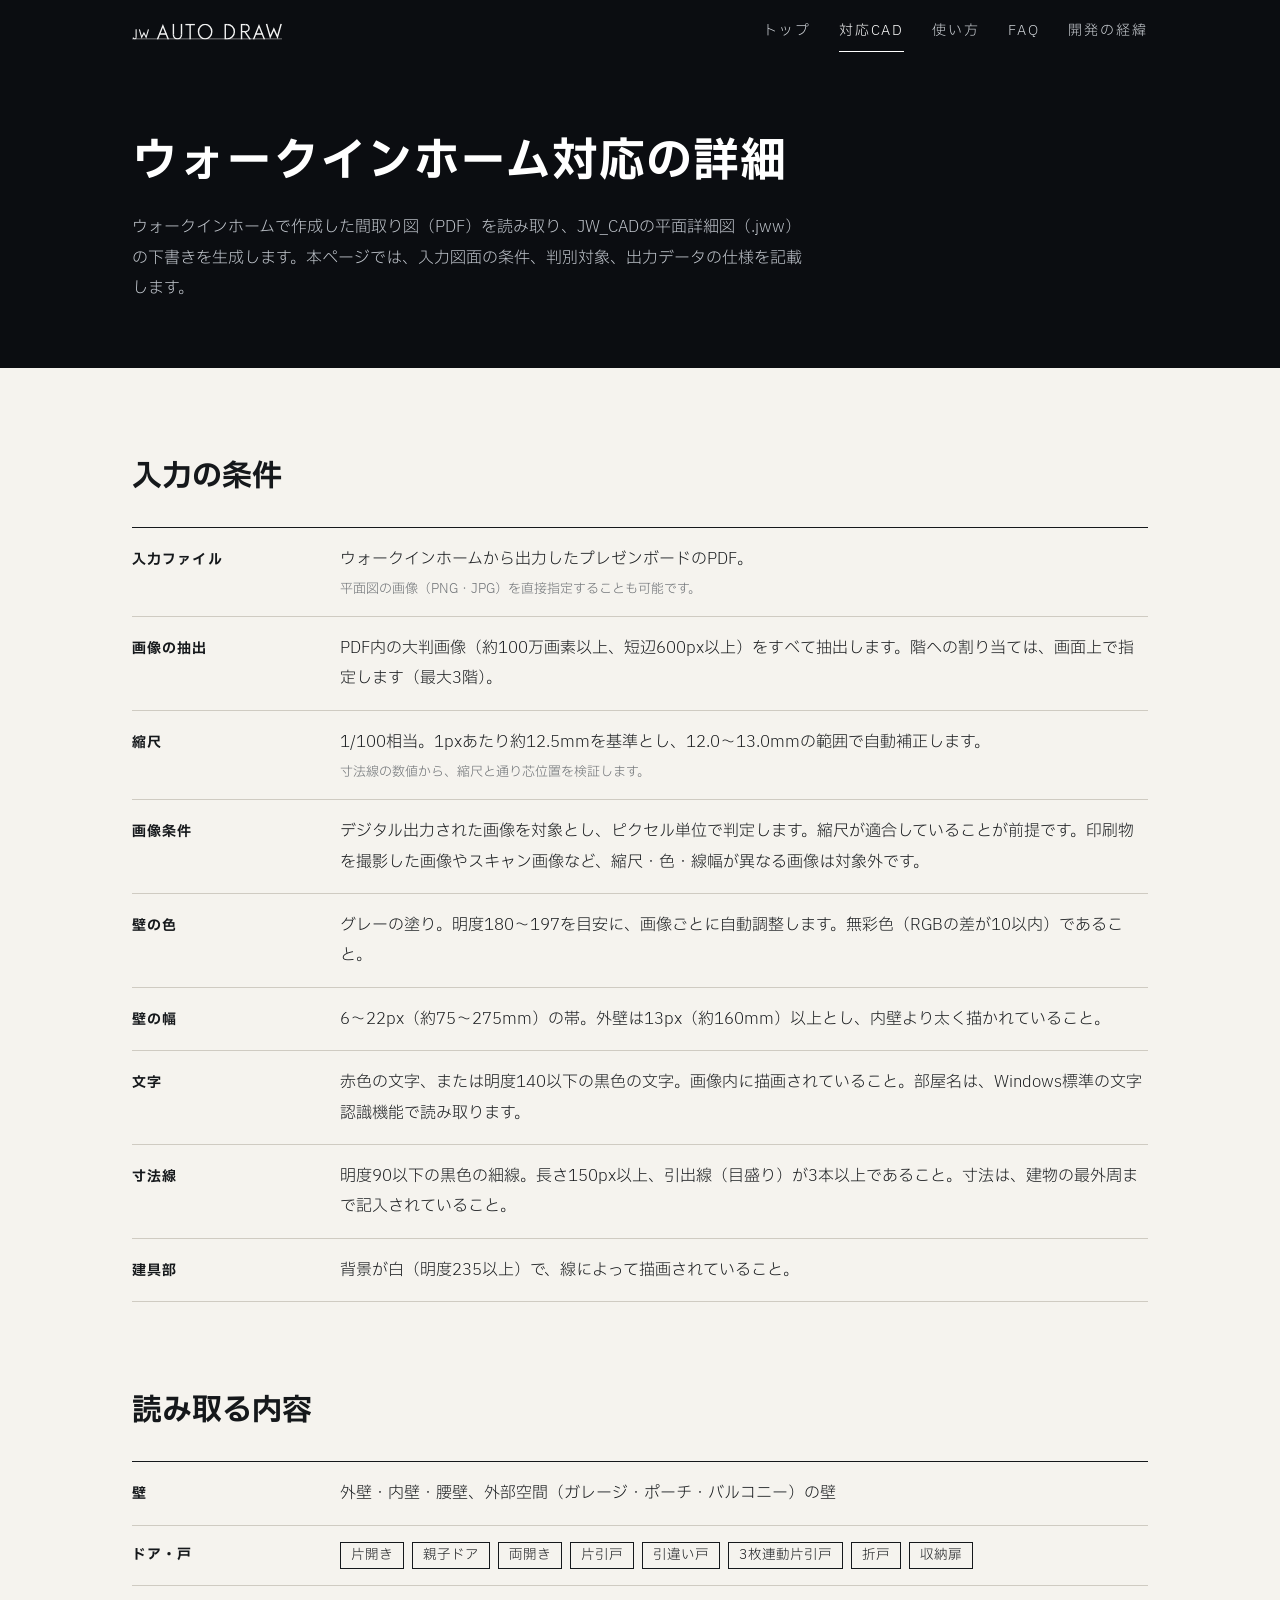
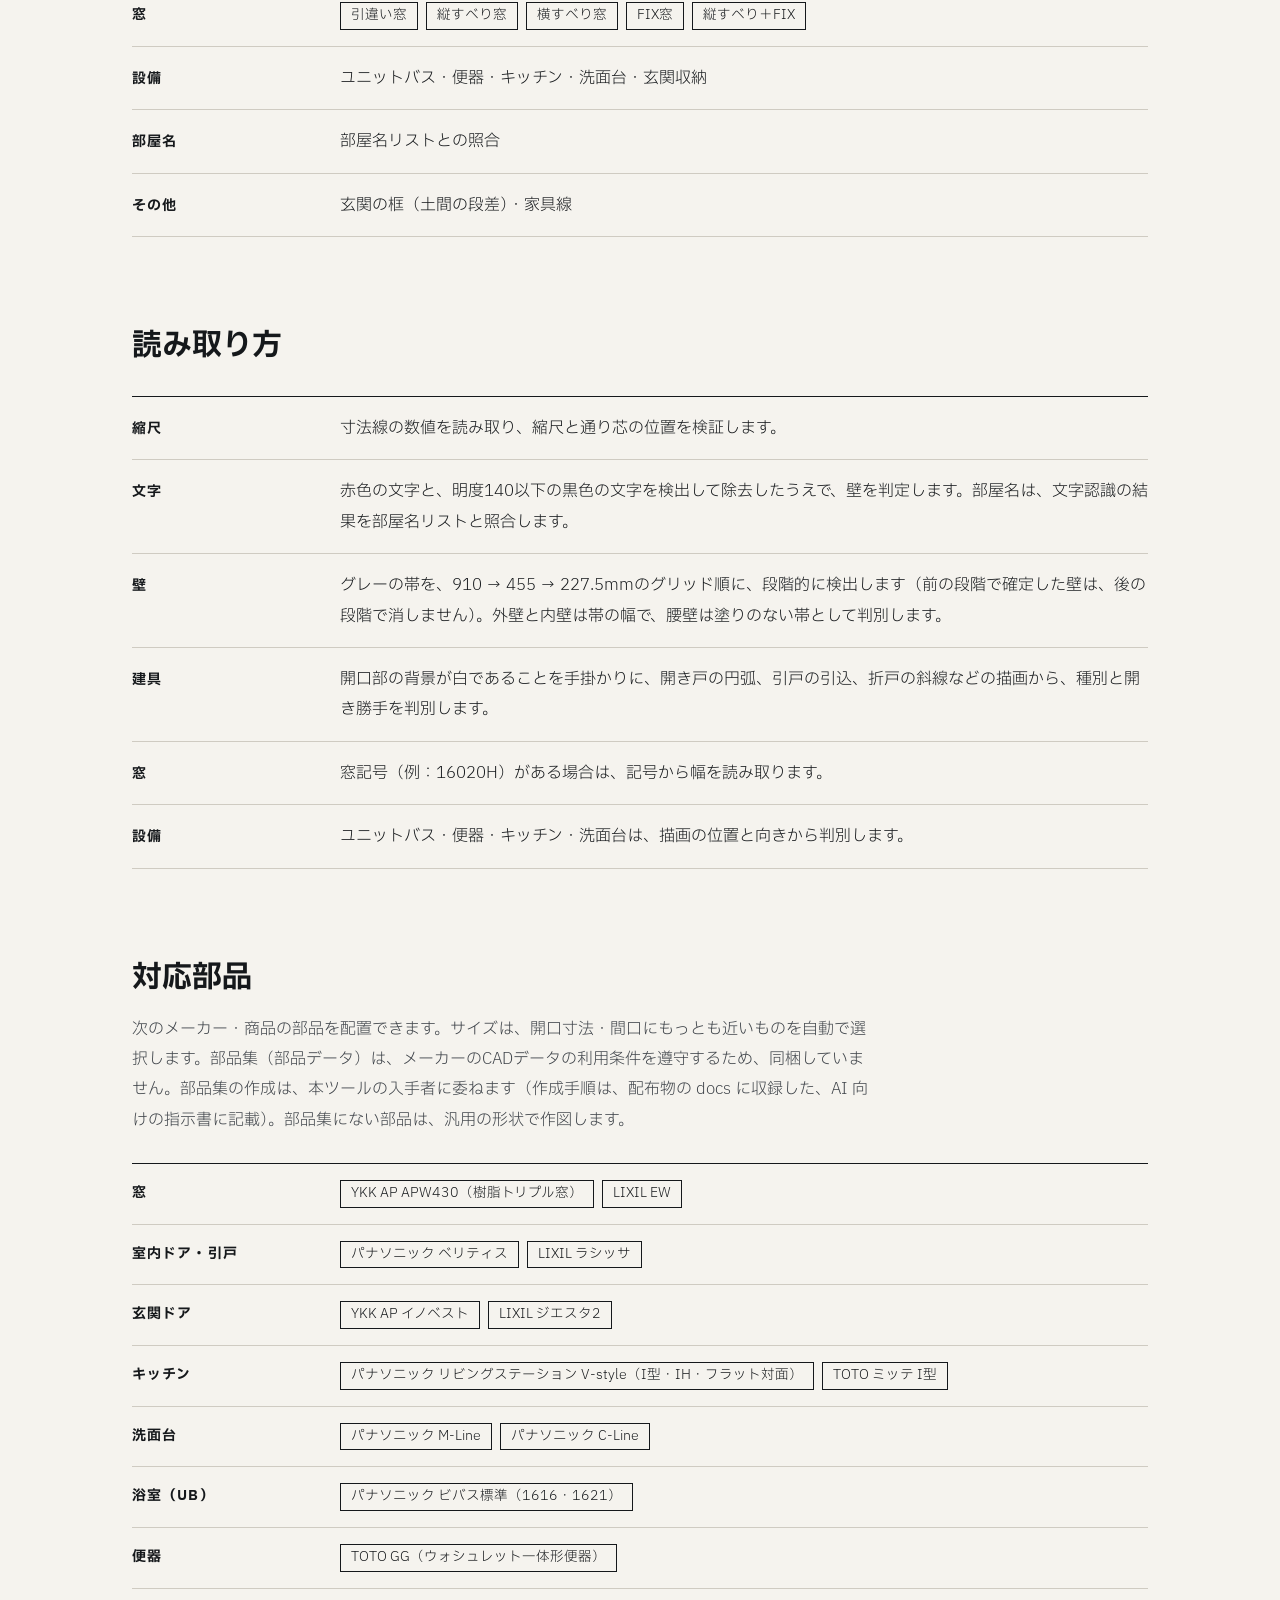
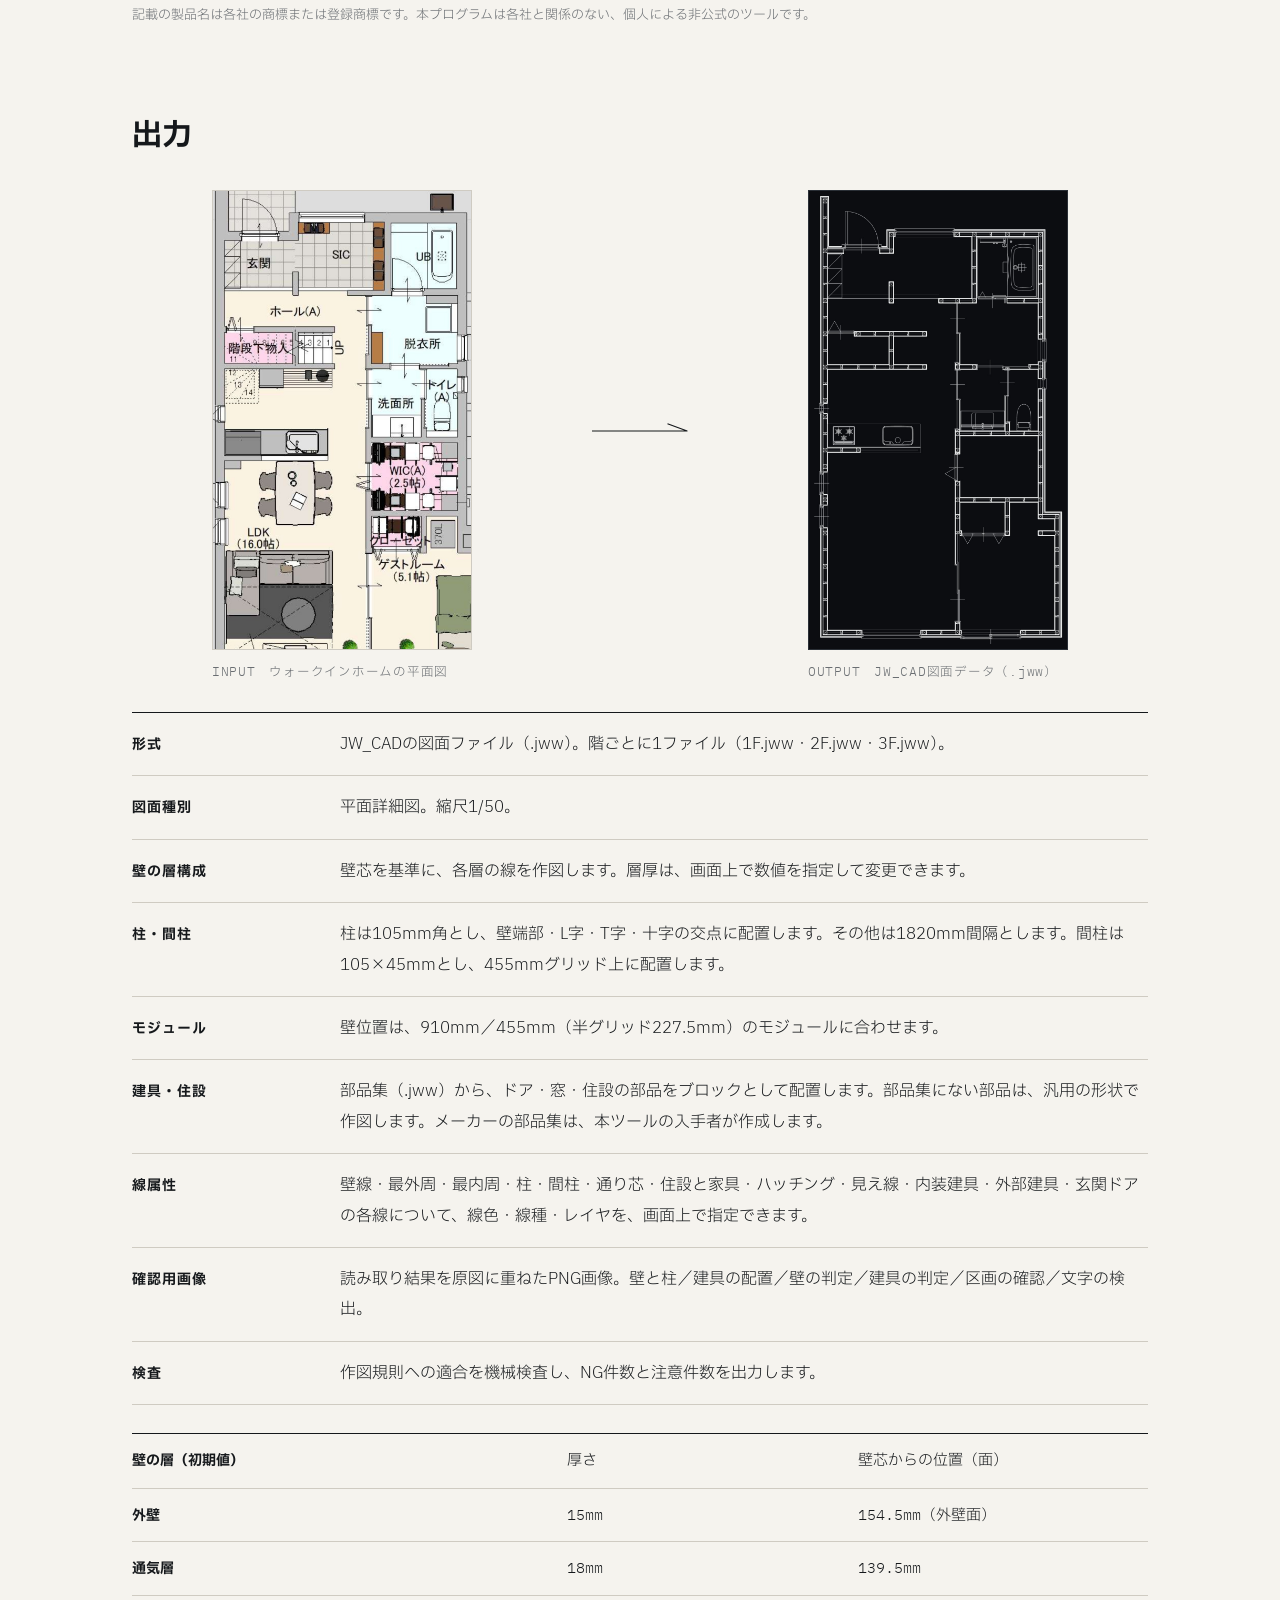
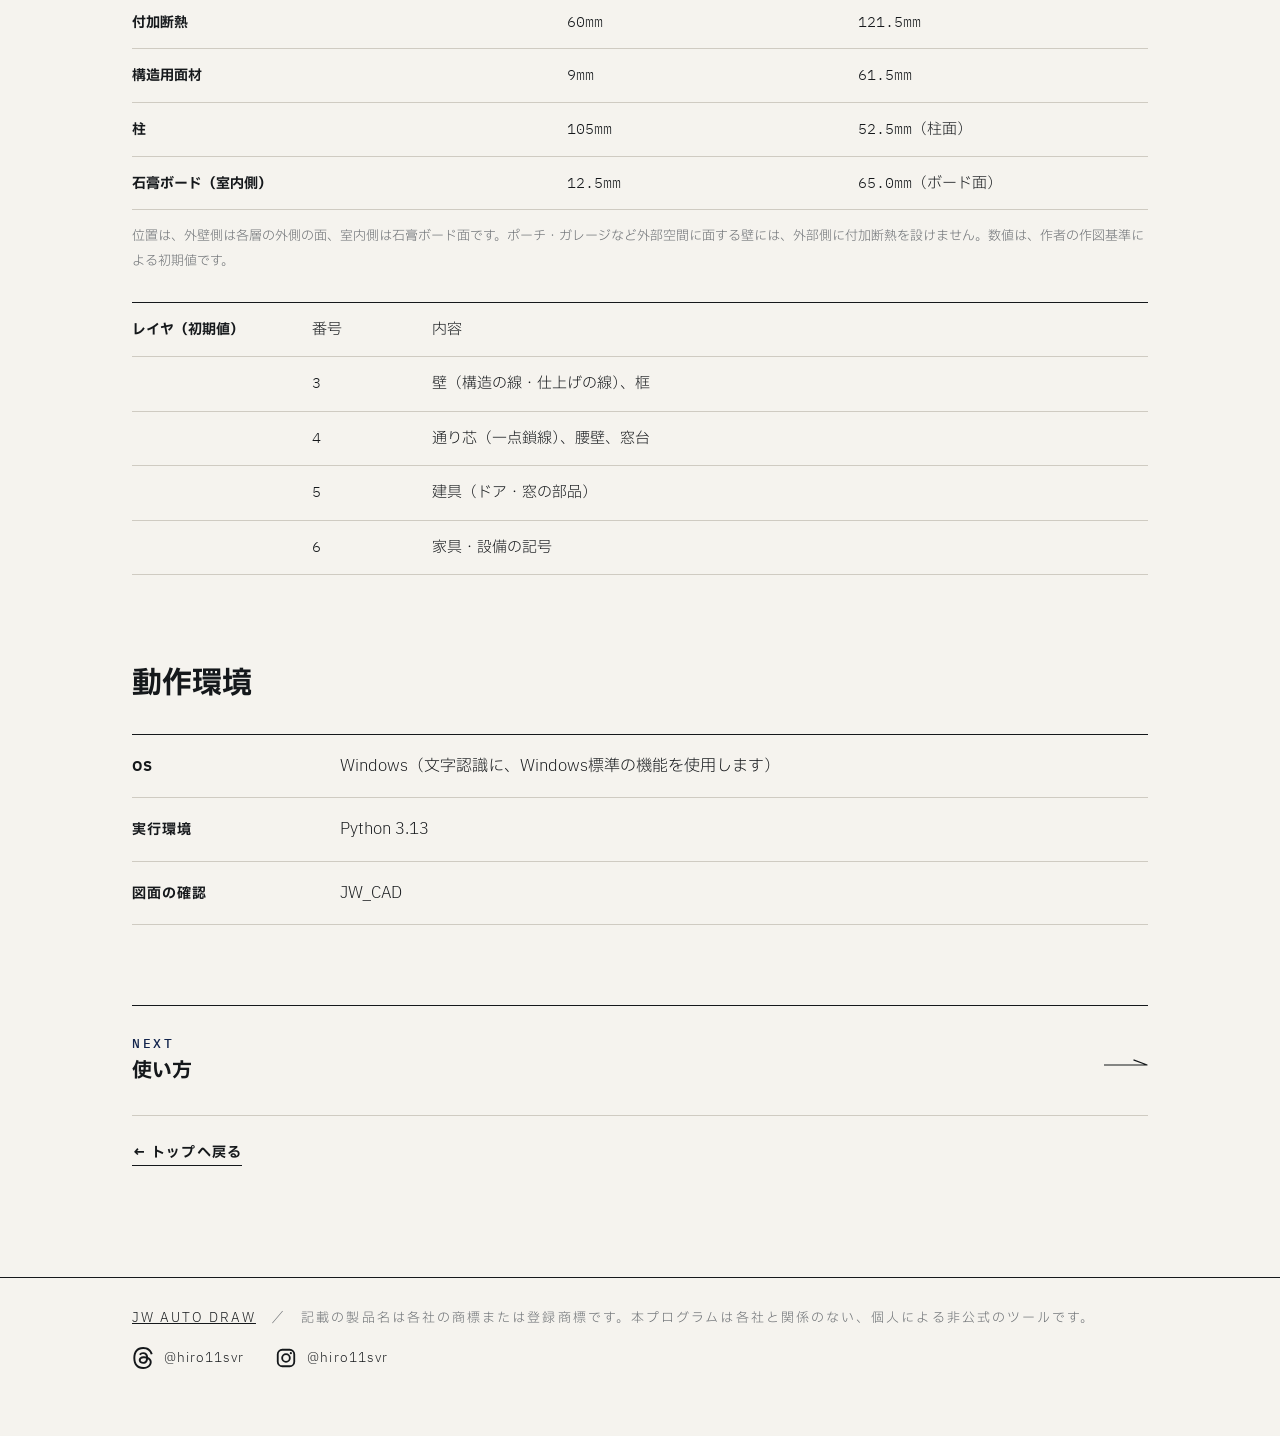
==== commit f0a0455b: "Add files via upload" ====
--- a/cad-walkinhome.html
+++ b/cad-walkinhome.html
@@ -9,6 +9,8 @@
 <link rel="stylesheet" href="sub.css">
 <link rel="stylesheet" href="common.css">
 <script>try{ if("scrollRestoration" in history) history.scrollRestoration="manual"; }catch(e){} window.addEventListener("load",function(){ if(!location.hash) window.scrollTo(0,0); });</script>
+<script data-goatcounter="https://subaru-124.goatcounter.com/count"
+        async src="//gc.zgo.at/count.js"></script>
 </head>
 <body>
 <header class="sitehdr" id="sitehdr"></header>
--- a/sub.css
+++ b/sub.css
@@ -55,6 +55,11 @@
 /* 手順・質問の見出し語（STEP 1 / Q1）：表の見出し（.rows em）をそのまま使い、等幅にして数字をそろえる */
 .rows .n { font-family:var(--mono); font-weight:500; }
 /* 画像を入れる場所：点線の枠は、トップページの「未定」（.cads em）と同じ。文字は「広告を入れる場所」と同じ */
-figure.ph { margin-top:32px; }
+figure.ph { margin-top:32px; display:none; }   /* 公開ページでは隠す。アドレスに ?edit を付けたときだけ見える（common.js が html に class="edit" を付ける） */
+.edit figure.ph { display:block; }
+/* 写真が入ったあとの表示：画像の枠線は、図の枠（.pair img）と同じ */
+figure.pic { margin-top:32px; }
+figure.pic img { display:block; max-width:100%; height:auto; border:1px solid var(--ln); }
+figure.pic figcaption { margin-top:10px; font-size:12.5px; color:var(--mu); letter-spacing:.06em; }
 figure.ph .box { aspect-ratio:16/9; display:grid; place-items:center; border:1px dashed rgba(21,24,27,.45); color:var(--mu); font-size:13px; letter-spacing:.2em; text-align:center; padding:0 12px; }
 figure.ph figcaption { margin-top:10px; font-size:12.5px; color:var(--mu); letter-spacing:.06em; }
--- a/common.css
+++ b/common.css
@@ -32,9 +32,10 @@
 .backtop a:hover { color:var(--accent); border-color:var(--accent); }
 
 /* フッターの SNS リンク：1色のロゴ（文字と同じ黒）。色の付いたブランドカラーは使わない。押す範囲は44px角 */
-footer .sns { margin:6px 0 0 -11px; display:flex; flex-wrap:wrap; gap:0 4px; }
-footer .sns a { display:flex; align-items:center; justify-content:center; width:44px; height:44px; color:var(--ink); }
-footer .sns svg { display:block; width:22px; height:22px; }
+footer .sns { margin:6px 0 0 -11px; display:flex; flex-wrap:wrap; gap:0 12px; }
+footer .sns a { display:flex; align-items:center; gap:10px; min-height:44px; padding:0 8px 0 11px; color:var(--ink); text-decoration:none; }
+footer .sns svg { display:block; width:22px; height:22px; flex:none; }
+footer .sns span { font-size:13px; letter-spacing:.08em; }   /* ユーザー名：フッターの文字と同じ大きさ */
 footer .sns a:hover { color:var(--accent); }
 
 @media (max-width:760px) {
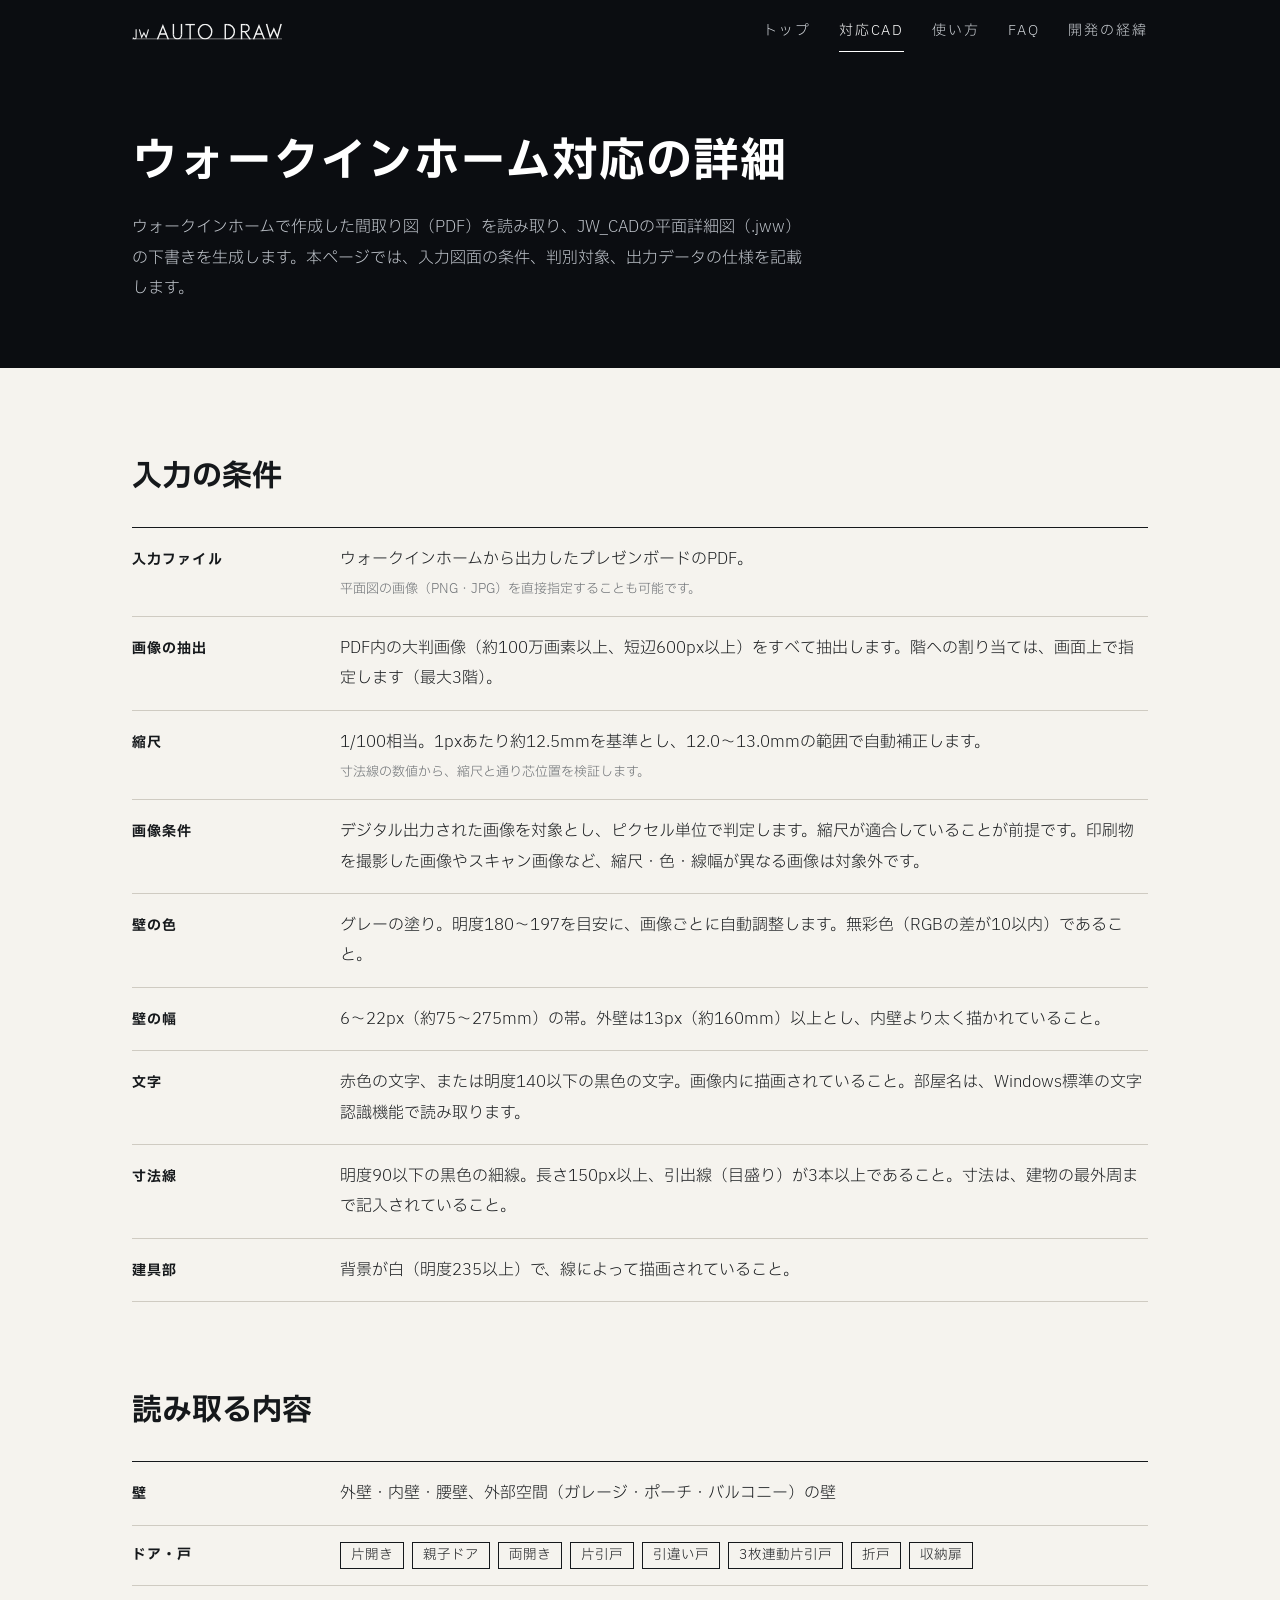
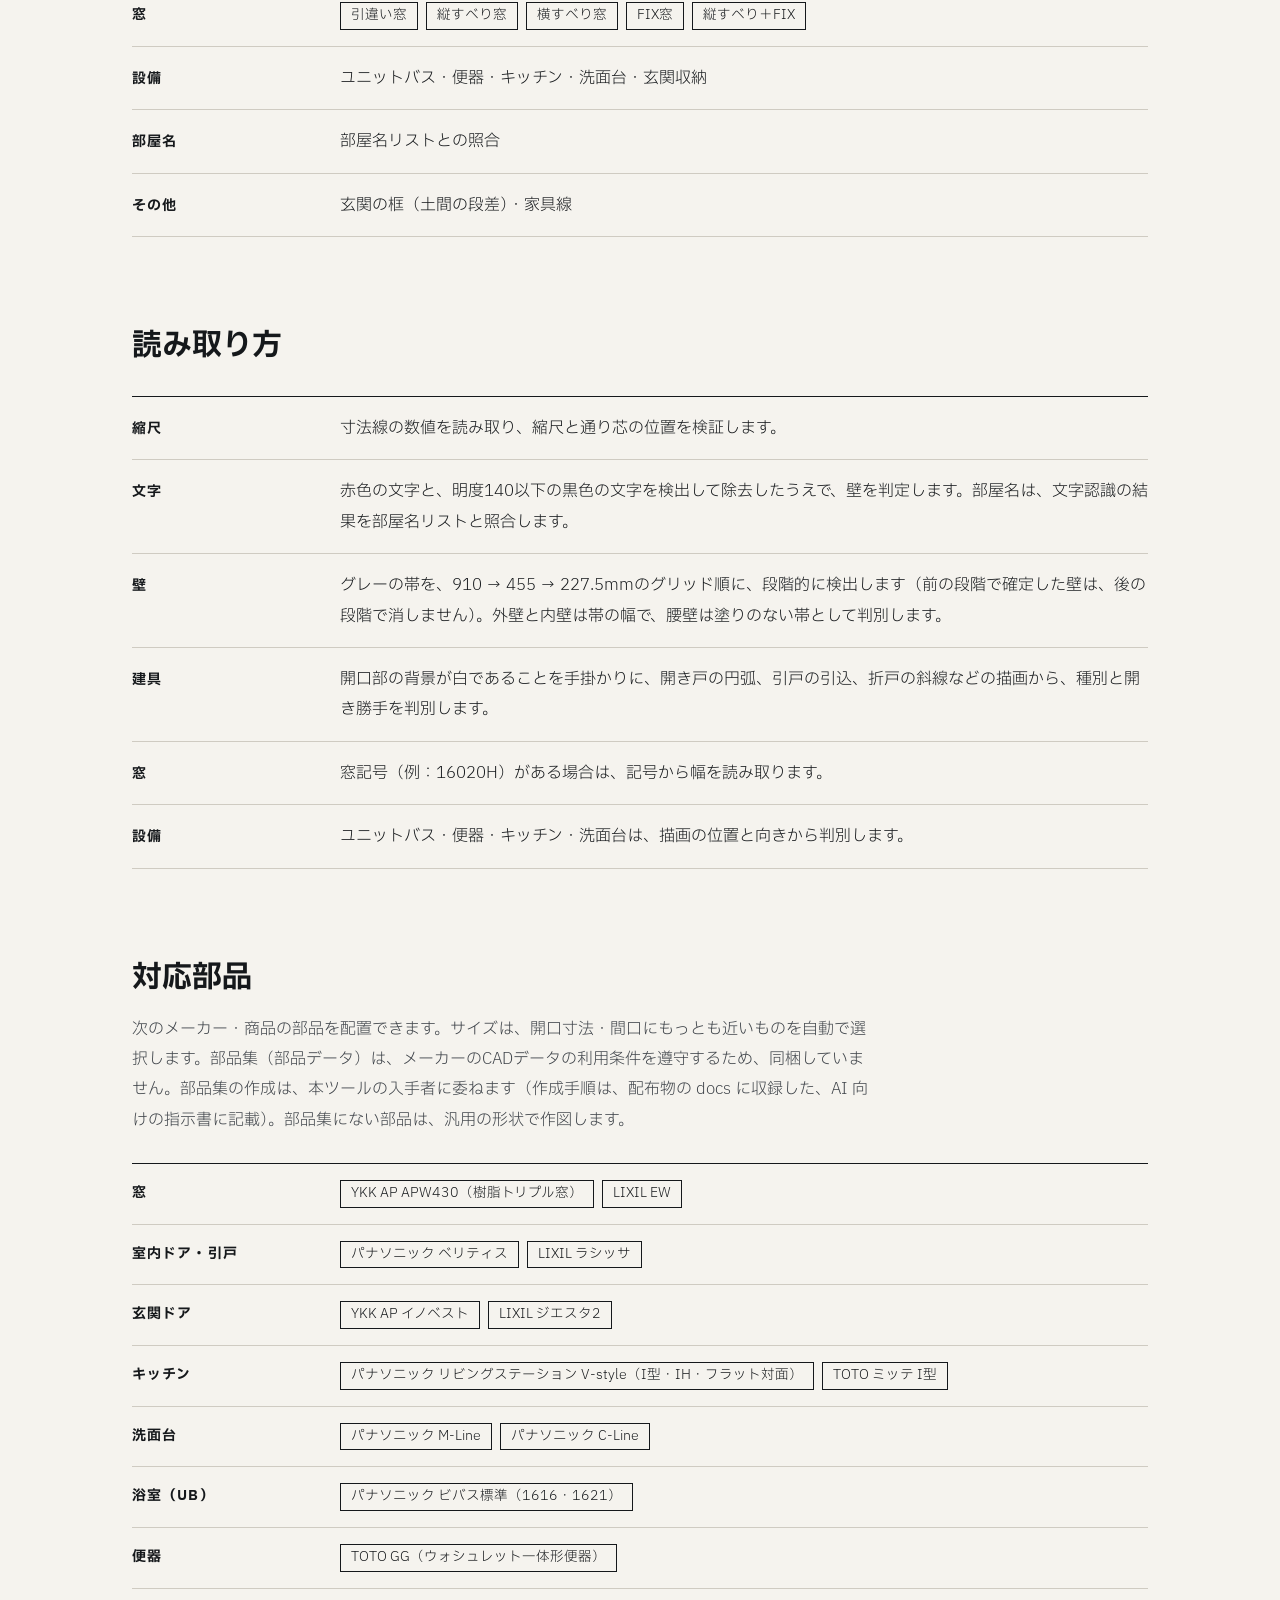
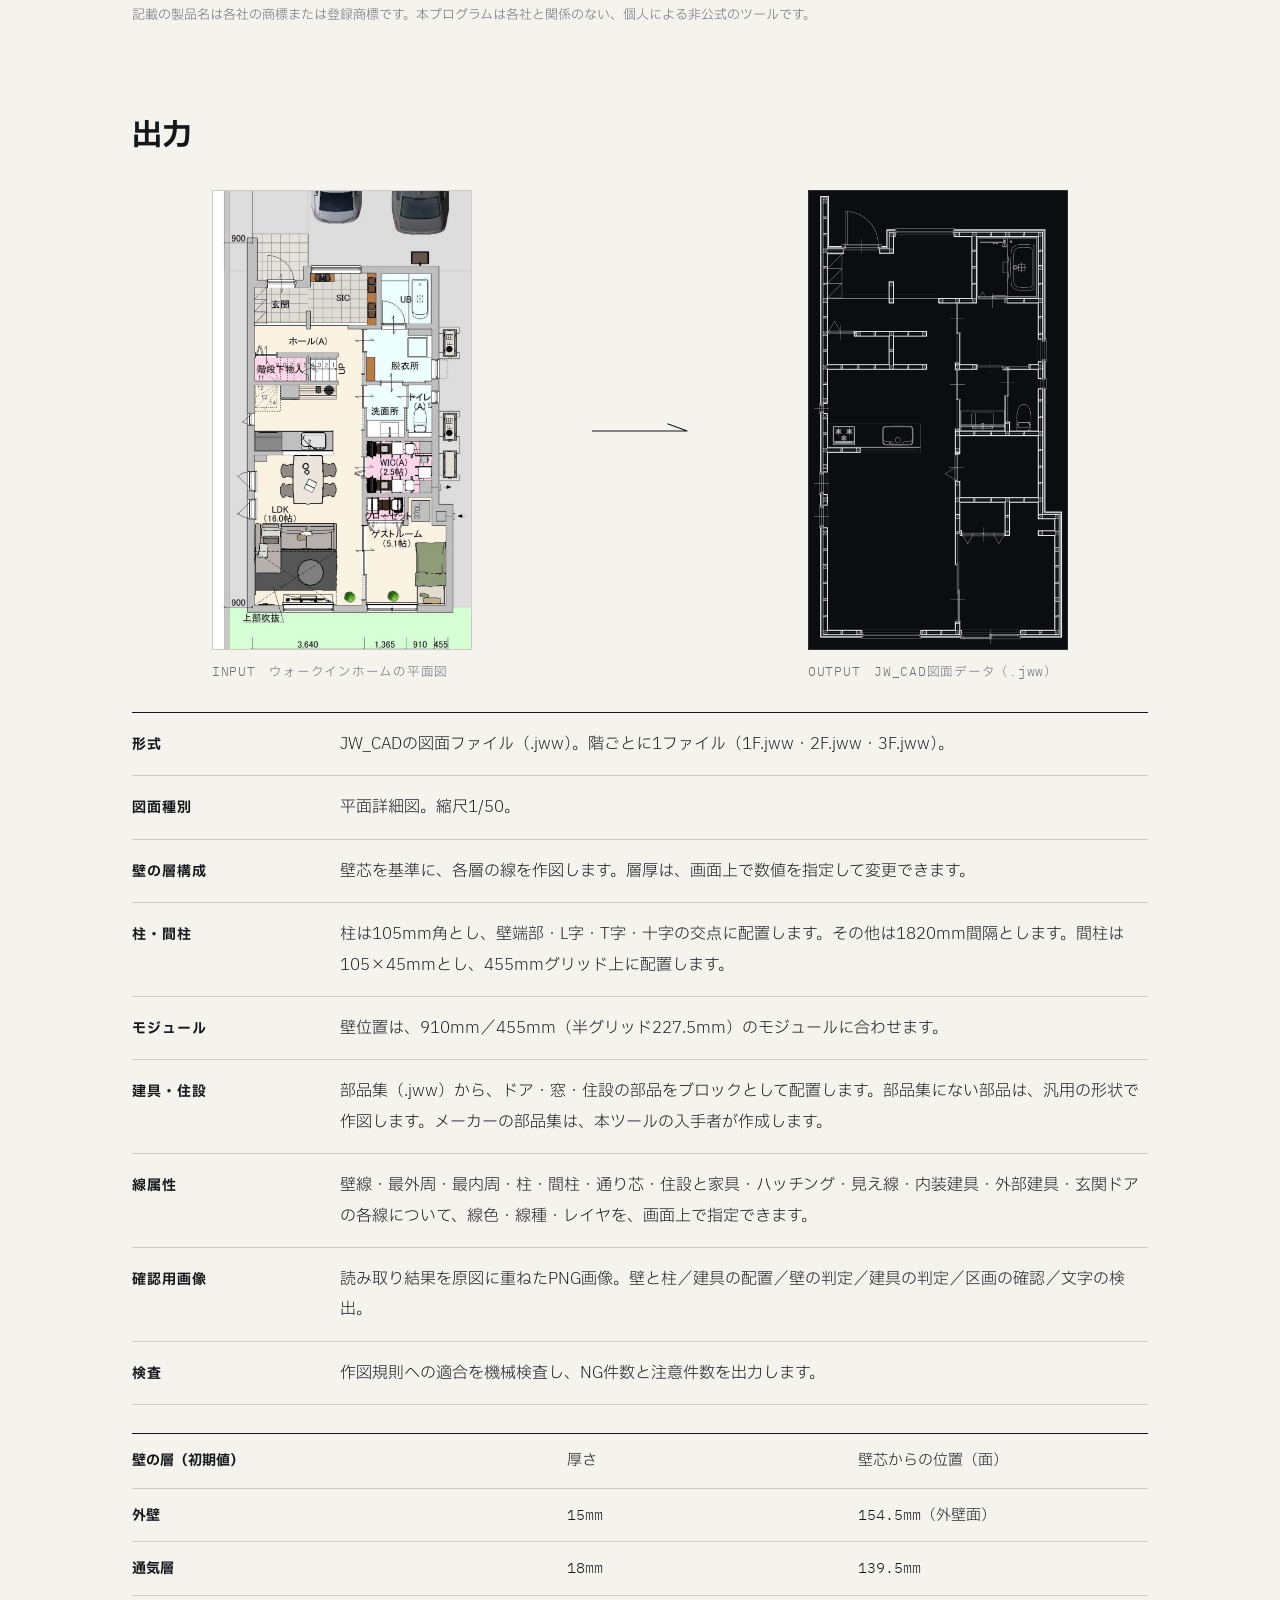
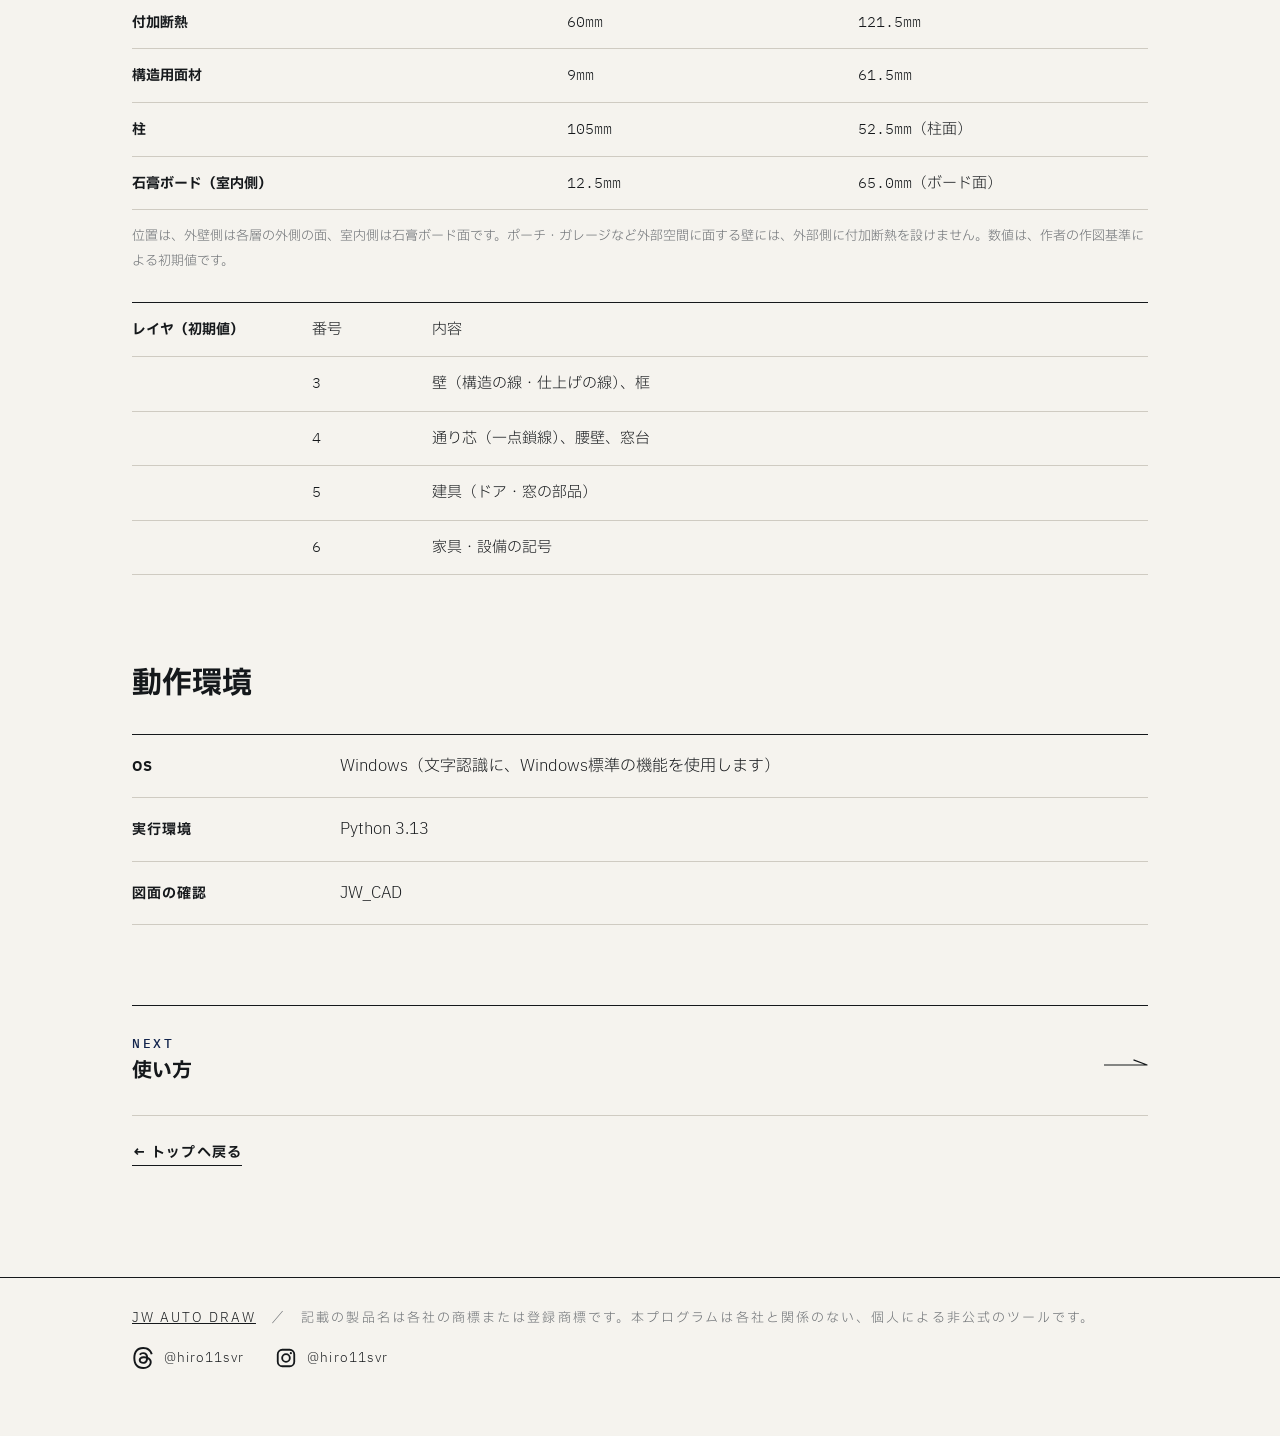
==== commit 27d593f2: "Enlarge affiliate cards to size M with tighter padding; add AdSense code to all pages" ====
--- a/cad-walkinhome.html
+++ b/cad-walkinhome.html
@@ -11,6 +11,8 @@
 <script>try{ if("scrollRestoration" in history) history.scrollRestoration="manual"; }catch(e){} window.addEventListener("load",function(){ if(!location.hash) window.scrollTo(0,0); });</script>
 <script data-goatcounter="https://subaru-124.goatcounter.com/count"
         async src="//gc.zgo.at/count.js"></script>
+<script async src="https://pagead2.googlesyndication.com/pagead/js/adsbygoogle.js?client=ca-pub-6180976013091502"
+     crossorigin="anonymous"></script>
 </head>
 <body>
 <header class="sitehdr" id="sitehdr"></header>
